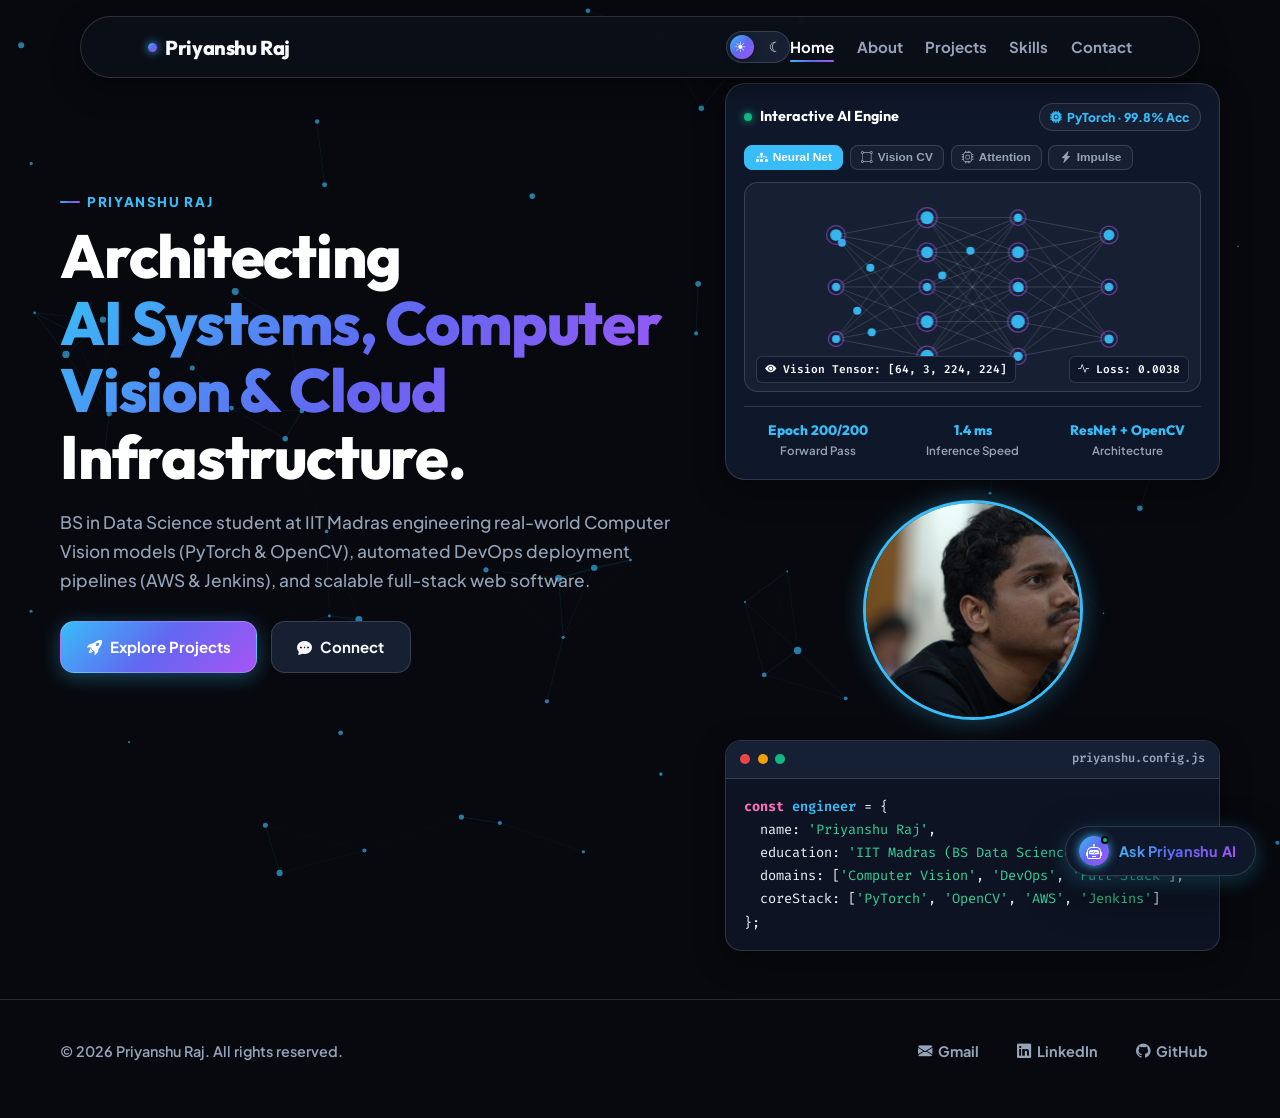
==== index.html @ b74e22eb "style: fix black space rendering artifacts, unify card heights and grid alignment across all pages" ====
<!DOCTYPE html>
<html lang="en" data-theme="dark">
  <head>
    <meta charset="UTF-8" />
    <meta name="viewport" content="width=device-width, initial-scale=1.0" />
    <title>Priyanshu Raj | Software Engineer & AI Builder</title>
    <link rel="preconnect" href="https://fonts.googleapis.com" />
    <link rel="preconnect" href="https://fonts.gstatic.com" crossorigin />
    <link
      href="https://fonts.googleapis.com/css2?family=Fira+Code:wght@400;500;600&family=Outfit:wght@400;500;600;700;800&family=Plus+Jakarta+Sans:wght@400;500;600;700;800&display=swap"
      rel="stylesheet"
    />
    <link
      rel="stylesheet"
      href="https://cdn.jsdelivr.net/npm/bootstrap-icons@1.11.3/font/bootstrap-icons.min.css"
    />
    <link rel="stylesheet" href="styles.css?v=20" />
  </head>
  <body>
    <canvas id="ambient-canvas"></canvas>

    <header class="site-header">
      <nav class="container nav">
        <a class="brand" href="index.html"><span class="brand-dot"></span> Priyanshu Raj</a>
        <div class="nav-actions">
          <button class="theme-toggle" aria-label="Toggle color mode" aria-pressed="true">
            <span class="toggle-track">
              <span class="toggle-icon toggle-sun" aria-hidden="true">☀</span>
              <span class="toggle-icon toggle-moon" aria-hidden="true">☾</span>
              <span class="toggle-knob" aria-hidden="true"></span>
            </span>
          </button>
          <button class="menu-toggle" aria-label="Toggle menu">☰</button>
        </div>
        <ul class="nav-links">
          <li><a href="index.html" class="active">Home</a></li>
          <li><a href="about.html">About</a></li>
          <li><a href="projects.html">Projects</a></li>
          <li><a href="skills.html">Skills</a></li>
          <li><a href="contact.html">Contact</a></li>
        </ul>
      </nav>
    </header>

    <main id="main-content">
      <section class="hero container">
        <div>
          <p class="eyebrow">Priyanshu Raj</p>
          <h1>Architecting <span class="gradient-text">AI Systems, Computer Vision &amp; Cloud</span> Infrastructure.</h1>
          <p class="hero-text">
            BS in Data Science student at IIT Madras engineering real-world Computer Vision models (PyTorch &amp; OpenCV), automated DevOps deployment pipelines (AWS &amp; Jenkins), and scalable full-stack web software.
          </p>
          <div class="hero-actions">
            <a class="btn btn-primary" href="projects.html"><i class="bi bi-rocket-takeoff-fill" aria-hidden="true"></i> Explore Projects</a>
            <a class="btn btn-secondary" href="contact.html"><i class="bi bi-chat-dots-fill" aria-hidden="true"></i> Connect</a>
          </div>

          <div class="status-row reveal">
            <span class="status-pill">🟢 Open to Software Engineering Roles</span>
            <span class="status-pill">⚡ Computer Vision · DevOps · Data Science</span>
          </div>

          <!-- Animated Stats Bar -->
          <div class="stats-bar reveal" aria-label="Statistics">
            <div class="stat-item">
              <div class="stat-number">8+</div>
              <div class="stat-label">GitHub Repos</div>
            </div>
            <div class="stat-item">
              <div class="stat-number">10+</div>
              <div class="stat-label">Core Technologies</div>
            </div>
            <div class="stat-item">
              <div class="stat-number">'27</div>
              <div class="stat-label">IIT Madras Grad</div>
            </div>
          </div>
        </div>

        <div class="hero-visual">
          <!-- Interactive Machine Learning Neural Network Visualizer Card -->
          <div class="ml-graphics-card">
            <div class="ml-header">
              <div class="ml-status">
                <span class="ml-live-dot"></span>
                <span class="ml-title">Interactive AI Engine</span>
              </div>
              <span class="ml-chip"><i class="bi bi-cpu-fill" aria-hidden="true"></i> PyTorch · 99.8% Acc</span>
            </div>

            <!-- Interactive Mode Switcher Toolbar -->
            <div class="ml-controls" aria-label="Interactive Graphic Modes">
              <button class="ml-mode-btn active" data-mode="neural"><i class="bi bi-diagram-3-fill"></i> Neural Net</button>
              <button class="ml-mode-btn" data-mode="vision"><i class="bi bi-bounding-box-circles"></i> Vision CV</button>
              <button class="ml-mode-btn" data-mode="attention"><i class="bi bi-cpu"></i> Attention</button>
              <button class="ml-mode-btn impulse-btn" id="ml-pulse-btn"><i class="bi bi-lightning-charge-fill"></i> Impulse</button>
            </div>

            <div class="ml-canvas-wrap">
              <canvas id="ml-canvas"></canvas>
              <div class="ml-scanline"></div>

              <!-- Computer Vision Reticle & Tensor HUD -->
              <div class="ml-hud-overlay">
                <div class="ml-hud-badge" id="ml-tensor-badge"><i class="bi bi-eye-fill" aria-hidden="true"></i> Vision Tensor: [64, 3, 224, 224]</div>
                <div class="ml-hud-badge loss-badge" id="ml-loss-badge"><i class="bi bi-activity" aria-hidden="true"></i> Loss: 0.0038</div>
              </div>
            </div>

            <div class="ml-footer-stats">
              <div class="ml-stat">
                <span class="ml-stat-val" id="ml-stat-epoch">Epoch 200/200</span>
                <span class="ml-stat-lbl">Forward Pass</span>
              </div>
              <div class="ml-stat">
                <span class="ml-stat-val" id="ml-stat-speed">1.4 ms</span>
                <span class="ml-stat-lbl">Inference Speed</span>
              </div>
              <div class="ml-stat">
                <span class="ml-stat-val" id="ml-stat-arch">ResNet + OpenCV</span>
                <span class="ml-stat-lbl">Architecture</span>
              </div>
            </div>
          </div>

          <div class="portrait-wrap">
            <img
              class="portrait"
              src="assets/portrait.jpg"
              alt="Portrait of Priyanshu Raj"
            />
          </div>

          <!-- IDE Code Playground -->
          <div class="code-playground">
            <div class="code-header">
              <span class="code-dot dot-red"></span>
              <span class="code-dot dot-yellow"></span>
              <span class="code-dot dot-green"></span>
              <span class="code-title">priyanshu.config.js</span>
            </div>
            <div class="code-body">
              <span class="syntax-keyword">const</span> <span class="syntax-var">engineer</span> = {<br />
              &nbsp;&nbsp;name: <span class="syntax-string">'Priyanshu Raj'</span>,<br />
              &nbsp;&nbsp;education: <span class="syntax-string">'IIT Madras (BS Data Science)'</span>,<br />
              &nbsp;&nbsp;domains: [<span class="syntax-string">'Computer Vision'</span>, <span class="syntax-string">'DevOps'</span>, <span class="syntax-string">'Full-Stack'</span>],<br />
              &nbsp;&nbsp;coreStack: [<span class="syntax-string">'PyTorch'</span>, <span class="syntax-string">'OpenCV'</span>, <span class="syntax-string">'AWS'</span>, <span class="syntax-string">'Jenkins'</span>]<br />
              };
            </div>
          </div>
        </div>
      </section>
    </main>

    <footer class="site-footer">
      <div class="container footer-content">
        <p>© <span id="year"></span> Priyanshu Raj. All rights reserved.</p>
        <div class="footer-contact-links" aria-label="Footer contact links">
          <a href="mailto:priyanshuanubis33@gmail.com" aria-label="Gmail Priyanshu Raj">
            <i class="bi bi-envelope-fill" aria-hidden="true"></i>
            <span>Gmail</span>
          </a>
          <a
            href="https://linkedin.com/in/priyanshu-raj-05633831b"
            target="_blank"
            rel="noopener noreferrer"
            aria-label="Priyanshu Raj LinkedIn profile"
          >
            <i class="bi bi-linkedin" aria-hidden="true"></i>
            <span>LinkedIn</span>
          </a>
          <a
            href="https://github.com/priyanshuanubis"
            target="_blank"
            rel="noopener noreferrer"
            aria-label="Priyanshu Raj GitHub profile"
          >
            <i class="bi bi-github" aria-hidden="true"></i>
            <span>GitHub</span>
          </a>
        </div>
      </div>
    </footer>

    <script src="script.js?v=20"></script>
    <script src="chatbot.js?v=20"></script>
  </body>
</html>
---- styles.css ----
@import url('https://fonts.googleapis.com/css2?family=Fira+Code:wght@400;500;600&family=Outfit:wght@400;500;600;700;800&family=Plus+Jakarta+Sans:wght@400;500;600;700;800&display=swap');

:root {
  /* High-Contrast Obsidian Dark Theme (Default) */
  --bg: #07090e;
  --bg-secondary: #0f172a;
  --surface: #0f172a;
  --surface-glass: rgba(15, 23, 42, 0.92);
  --surface-hover: #1e293b;
  --surface-soft: #162032;
  --text-heading: #ffffff;
  --text: #f8fafc;
  --muted: #94a3b8;
  --primary: #38bdf8;
  --primary-glow: rgba(56, 189, 248, 0.35);
  --secondary: #818cf8;
  --accent-gradient: linear-gradient(135deg, #38bdf8 0%, #6366f1 50%, #a855f7 100%);
  --accent-glow: radial-gradient(circle, rgba(56, 189, 248, 0.2) 0%, transparent 70%);
  --border: rgba(255, 255, 255, 0.14);
  --border-hover: #38bdf8;
  --header-bg: rgba(11, 15, 25, 0.94);
  --shadow: 0 16px 40px rgba(0, 0, 0, 0.5);
  --glass-shadow: 0 10px 30px rgba(0, 0, 0, 0.4);
  --card-radius: 20px;
  --tag-bg: #1e293b;
  --tag-text: #f8fafc;
  --tag-border: #334155;
  --flagship-bg: linear-gradient(135deg, #0f172a 0%, #1e293b 100%);
  --code-bg: #0d1322;
  --code-header-bg: #162035;
  --code-text: #f1f5f9;
  --code-title: #94a3b8;
}

[data-theme="light"] {
  /* High-Contrast Crisp Vibrant Light Theme */
  --bg: #f4f6fc;
  --bg-secondary: #e2e8f0;
  --surface: #ffffff;
  --surface-glass: rgba(255, 255, 255, 0.94);
  --surface-hover: #ffffff;
  --surface-soft: #f1f5f9;
  --text-heading: #0f172a;
  --text: #1e293b;
  --muted: #475569;
  --primary: #0284c7;
  --primary-glow: rgba(2, 132, 199, 0.22);
  --secondary: #4f46e5;
  --accent-gradient: linear-gradient(135deg, #0284c7 0%, #4f46e5 50%, #7e22ce 100%);
  --accent-glow: radial-gradient(circle, rgba(2, 132, 199, 0.18) 0%, transparent 70%);
  --border: rgba(15, 23, 42, 0.12);
  --border-hover: #0284c7;
  --header-bg: rgba(255, 255, 255, 0.94);
  --shadow: 0 16px 40px rgba(15, 23, 42, 0.1);
  --glass-shadow: 0 10px 30px rgba(31, 38, 135, 0.06);
  --tag-bg: #f1f5f9;
  --tag-text: #0f172a;
  --tag-border: #cbd5e1;
  --flagship-bg: linear-gradient(135deg, #ffffff 0%, #f1f5f9 100%);
  --code-bg: #1e293b;
  --code-header-bg: #0f172a;
  --code-text: #f8fafc;
  --code-title: #cbd5e1;
}

* {
  box-sizing: border-box;
}

html {
  scroll-behavior: smooth;
}

body {
  margin: 0;
  padding: 0;
  font-family: "Plus Jakarta Sans", system-ui, -apple-system, sans-serif;
  background-color: var(--bg);
  color: var(--text);
  line-height: 1.65;
  transition: background 0.3s ease, color 0.3s ease;
  min-height: 100vh;
  position: relative;
  overflow-x: hidden;
}

/* Ambient Canvas Background */
#ambient-canvas {
  position: fixed;
  inset: 0;
  width: 100vw;
  height: 100vh;
  pointer-events: none;
  z-index: 0;
  opacity: 0.85;
}

/* Global Media Constraints */
img, svg, canvas, video {
  max-width: 100%;
  height: auto;
  display: block;
}

/* Gradient Text Utility */
.gradient-text {
  background: var(--accent-gradient);
  -webkit-background-clip: text;
  -webkit-text-fill-color: transparent;
  display: inline-block;
}

/* Progress Bar */
.progress-bar {
  position: fixed;
  top: 0;
  left: 0;
  width: 0;
  height: 3px;
  background: var(--accent-gradient);
  z-index: 100;
  box-shadow: 0 0 12px var(--primary);
}

.container {
  width: min(1160px, 92%);
  margin: 0 auto;
  position: relative;
  z-index: 1;
}

/* Header Dock Navigation */
.site-header {
  position: fixed;
  top: 1rem;
  left: 50%;
  transform: translateX(-50%);
  width: min(1120px, 94%);
  z-index: 500;
  backdrop-filter: blur(20px);
  -webkit-backdrop-filter: blur(20px);
  background: var(--header-bg);
  border: 1px solid var(--border);
  border-radius: 999px;
  box-shadow: var(--glass-shadow);
  transition: all 0.3s ease;
}

.nav {
  display: flex;
  align-items: center;
  justify-content: space-between;
  min-height: 60px;
  padding: 0 1.4rem;
}

.brand {
  color: var(--text);
  text-decoration: none;
  font-family: "Outfit", sans-serif;
  font-weight: 800;
  font-size: 1.25rem;
  letter-spacing: -0.02em;
  display: flex;
  align-items: center;
  gap: 0.5rem;
}

.brand-dot {
  width: 9px;
  height: 9px;
  border-radius: 50%;
  background: var(--accent-gradient);
  display: inline-block;
  box-shadow: 0 0 10px var(--primary);
}

.nav-actions {
  display: flex;
  align-items: center;
  gap: 0.75rem;
  margin-left: auto;
}

.theme-toggle {
  border: 0;
  background: transparent;
  padding: 0;
  cursor: pointer;
}

.toggle-track {
  position: relative;
  display: inline-flex;
  align-items: center;
  justify-content: space-between;
  width: 64px;
  height: 32px;
  border-radius: 999px;
  padding: 0 7px;
  border: 1px solid var(--border);
  background: var(--surface-soft);
  transition: all 0.3s ease;
}

.toggle-icon {
  font-size: 0.88rem;
  line-height: 1;
  color: var(--text);
  z-index: 1;
}

.toggle-knob {
  position: absolute;
  left: 3px;
  top: 3px;
  width: 24px;
  height: 24px;
  border-radius: 50%;
  background: var(--accent-gradient);
  box-shadow: 0 2px 8px rgba(0, 0, 0, 0.3);
  transition: transform 0.3s cubic-bezier(0.34, 1.56, 0.64, 1);
}

[data-theme="light"] .toggle-knob {
  transform: translateX(32px);
}

.nav-links {
  display: flex;
  gap: 1.4rem;
  list-style: none;
  padding: 0;
  margin: 0;
}

.nav-links a {
  color: var(--muted);
  text-decoration: none;
  font-weight: 700;
  font-size: 0.94rem;
  transition: color 0.2s ease;
  position: relative;
  padding: 0.25rem 0;
}

.nav-links a:hover,
.nav-links a.active {
  color: var(--text);
}

.nav-links a.active::after {
  content: "";
  position: absolute;
  bottom: -2px;
  left: 0;
  width: 100%;
  height: 2px;
  background: var(--accent-gradient);
  border-radius: 2px;
}

.menu-toggle {
  display: none;
  border: 1px solid var(--border);
  background: var(--surface-soft);
  color: var(--text);
  border-radius: 10px;
  font-size: 1.1rem;
  height: 36px;
  width: 36px;
  cursor: pointer;
}

/* Page Section Layout & Uniform Vertical Spacing */
.section,
.hero {
  padding: 5.2rem 0 3rem;
}

.eyebrow {
  color: var(--primary);
  text-transform: uppercase;
  letter-spacing: 0.12em;
  font-size: 0.84rem;
  font-weight: 800;
  margin-bottom: 0.65rem;
  display: flex;
  align-items: center;
  gap: 0.45rem;
}

.eyebrow::before {
  content: "";
  width: 20px;
  height: 2px;
  background: var(--accent-gradient);
  display: inline-block;
  border-radius: 2px;
}

h1, h2, h3, h4 {
  font-family: "Outfit", sans-serif;
  letter-spacing: -0.02em;
  color: var(--text-heading);
}

h1 {
  font-size: clamp(2.2rem, 4.8vw, 3.8rem);
  line-height: 1.1;
  margin: 0.2rem 0 1rem;
  font-weight: 800;
}

h2 {
  font-size: 1.55rem;
  margin: 0 0 0.6rem;
  font-weight: 700;
}

/* Hero Grid Layout */
.hero {
  display: grid;
  grid-template-columns: 1.12fr 0.88fr;
  gap: 2.2rem;
  align-items: center;
}

.hero-text {
  font-size: 1.08rem;
  line-height: 1.68;
  color: var(--muted);
  max-width: 65ch;
  font-weight: 500;
}

.hero-actions {
  display: flex;
  flex-wrap: wrap;
  gap: 0.85rem;
  margin-top: 1.6rem;
}

/* Buttons */
.btn {
  display: inline-flex;
  align-items: center;
  justify-content: center;
  gap: 0.5rem;
  padding: 0.8rem 1.6rem;
  border-radius: 14px;
  text-decoration: none;
  font-weight: 700;
  font-size: 0.94rem;
  transition: all 0.25s ease;
  cursor: pointer;
}

.btn-primary {
  background: var(--accent-gradient);
  color: #ffffff;
  box-shadow: 0 4px 20px var(--primary-glow);
  border: 1px solid rgba(255, 255, 255, 0.2);
}

.btn-primary:hover {
  transform: translateY(-2px);
  box-shadow: 0 8px 28px var(--primary-glow);
  color: #ffffff;
}

.btn-secondary {
  border: 1px solid var(--border);
  color: var(--text);
  background: var(--surface-soft);
}

.btn-secondary:hover {
  border-color: var(--border-hover);
  transform: translateY(-2px);
}

.hero-visual {
  display: flex;
  flex-direction: column;
  gap: 1.25rem;
}

/* Interactive ML Visualizer Card */
.ml-graphics-card {
  background: var(--surface);
  border: 1px solid var(--border);
  border-radius: 20px;
  padding: 1.15rem;
  box-shadow: var(--glass-shadow);
  position: relative;
  overflow: hidden;
}

.ml-header {
  display: flex;
  align-items: center;
  justify-content: space-between;
  margin-bottom: 0.85rem;
}

.ml-status {
  display: flex;
  align-items: center;
  gap: 0.45rem;
}

.ml-live-dot {
  width: 8px;
  height: 8px;
  border-radius: 50%;
  background: #10b981;
  box-shadow: 0 0 8px #10b981;
}

.ml-title {
  font-family: "Outfit", sans-serif;
  font-weight: 700;
  font-size: 0.9rem;
  color: var(--text-heading);
}

.ml-chip {
  font-size: 0.76rem;
  font-weight: 800;
  color: var(--primary);
  background: var(--surface-soft);
  border: 1px solid var(--border);
  padding: 0.2rem 0.65rem;
  border-radius: 999px;
  display: inline-flex;
  align-items: center;
  gap: 0.3rem;
}

.ml-controls {
  display: flex;
  flex-wrap: wrap;
  gap: 0.4rem;
  margin-bottom: 0.75rem;
}

.ml-mode-btn {
  background: var(--surface-soft);
  border: 1px solid var(--border);
  color: var(--muted);
  font-size: 0.74rem;
  font-weight: 700;
  padding: 0.3rem 0.65rem;
  border-radius: 8px;
  cursor: pointer;
  display: inline-flex;
  align-items: center;
  gap: 0.3rem;
  transition: all 0.2s ease;
}

.ml-mode-btn.active {
  background: var(--primary);
  color: #ffffff;
  border-color: var(--primary);
}

.ml-canvas-wrap {
  position: relative;
  width: 100%;
  height: 210px;
  background: var(--surface-soft);
  border: 1px solid var(--border);
  border-radius: 14px;
  overflow: hidden;
}

#ml-canvas {
  width: 100%;
  height: 100%;
  display: block;
}

.ml-scanline {
  position: absolute;
  top: 0;
  left: -100%;
  width: 100%;
  height: 100%;
  background: linear-gradient(90deg, transparent 0%, var(--primary-glow) 50%, transparent 100%);
  opacity: 0.4;
  animation: scan-horizontal 3.5s ease-in-out infinite;
  pointer-events: none;
}

@keyframes scan-horizontal {
  0% { transform: translateX(0); }
  100% { transform: translateX(200%); }
}

.ml-hud-overlay {
  position: absolute;
  bottom: 0.5rem;
  left: 0.65rem;
  right: 0.65rem;
  display: flex;
  justify-content: space-between;
  pointer-events: none;
}

.ml-hud-badge {
  font-family: "Fira Code", monospace;
  font-size: 0.7rem;
  font-weight: 600;
  color: var(--text);
  background: var(--surface);
  border: 1px solid var(--border);
  padding: 0.2rem 0.5rem;
  border-radius: 6px;
}

.ml-footer-stats {
  display: grid;
  grid-template-columns: repeat(3, 1fr);
  gap: 0.5rem;
  margin-top: 0.85rem;
  padding-top: 0.75rem;
  border-top: 1px solid var(--border);
  text-align: center;
}

.ml-stat-val {
  display: block;
  font-family: "Outfit", sans-serif;
  font-weight: 800;
  font-size: 0.85rem;
  color: var(--primary);
}

.ml-stat-lbl {
  display: block;
  font-size: 0.72rem;
  color: var(--muted);
  font-weight: 600;
}

/* IDE Code Playground */
.code-playground {
  background: var(--code-bg);
  border: 1px solid var(--border);
  border-radius: 16px;
  overflow: hidden;
  box-shadow: var(--glass-shadow);
  font-family: "Fira Code", monospace;
  font-size: 0.85rem;
}

.code-header {
  background: var(--code-header-bg);
  padding: 0.55rem 0.9rem;
  display: flex;
  align-items: center;
  gap: 0.45rem;
  border-bottom: 1px solid var(--border);
}

.code-dot {
  width: 10px;
  height: 10px;
  border-radius: 50%;
  display: inline-block;
}

.dot-red { background: #ef4444; }
.dot-yellow { background: #f59e0b; }
.dot-green { background: #10b981; }

.code-title {
  margin-left: auto;
  color: var(--code-title);
  font-size: 0.75rem;
  font-weight: 600;
}

.code-body {
  padding: 1rem 1.15rem;
  line-height: 1.7;
  color: var(--code-text);
}

.syntax-keyword { color: #f472b6; font-weight: 700; }
.syntax-var { color: #38bdf8; font-weight: 600; }
.syntax-string { color: #34d399; }
.syntax-comment { color: #94a3b8; font-style: italic; }

/* Status Row & Stats Grid */
.status-row {
  display: flex;
  flex-wrap: wrap;
  gap: 0.6rem;
  margin-top: 1.4rem;
}

.status-pill {
  background: var(--surface-soft);
  border: 1px solid var(--border);
  border-radius: 999px;
  padding: 0.4rem 0.9rem;
  font-size: 0.85rem;
  font-weight: 700;
  color: var(--text);
  display: inline-flex;
  align-items: center;
  gap: 0.4rem;
}

.stats-bar {
  display: grid;
  grid-template-columns: repeat(3, 1fr);
  gap: 1rem;
  margin-top: 1.8rem;
  padding: 1.2rem;
  background: var(--surface);
  border: 1px solid var(--border);
  border-radius: 18px;
  box-shadow: var(--glass-shadow);
}

.stat-item {
  text-align: center;
}

.stat-number {
  font-family: "Outfit", sans-serif;
  font-size: 1.8rem;
  font-weight: 800;
  background: var(--accent-gradient);
  -webkit-background-clip: text;
  -webkit-text-fill-color: transparent;
  line-height: 1;
}

.stat-label {
  font-size: 0.82rem;
  color: var(--muted);
  font-weight: 700;
  margin-top: 0.25rem;
}

/* ==========================================================================
   UNIFORM CARDS & GRID SYSTEM (Fixes uneven boxes across all pages)
   ========================================================================== */

.project-grid,
.skills-cards,
.cert-grid {
  display: grid;
  grid-template-columns: repeat(auto-fill, minmax(320px, 1fr));
  gap: 1.5rem;
  align-items: stretch;
}

.project-card,
.skill-card,
.about-card,
.education-card,
.contact-item,
.cert-item,
.extra-item {
  background: var(--surface);
  border: 1px solid var(--border);
  border-radius: var(--card-radius);
  padding: 1.5rem;
  box-shadow: var(--glass-shadow);
  transition: transform 0.25s ease, border-color 0.25s ease, box-shadow 0.25s ease;
  display: flex;
  flex-direction: column;
  height: 100%;
  position: relative;
  overflow: hidden;
}

.project-card:hover,
.skill-card:hover,
.about-card:hover,
.education-card:hover,
.cert-item:hover,
.extra-item:hover {
  transform: translateY(-4px);
  border-color: var(--border-hover);
  box-shadow: var(--shadow);
}

.project-card h3 {
  margin: 0 0 0.6rem;
  font-size: 1.22rem;
  color: var(--text-heading);
}

.project-card p {
  font-size: 0.94rem;
  color: var(--muted);
  margin: 0 0 1.2rem;
  line-height: 1.6;
  flex-grow: 1;
  font-weight: 500;
}

.tech-tags {
  display: flex;
  flex-wrap: wrap;
  gap: 0.45rem;
  margin-bottom: 1.2rem;
}

.tag-pill {
  font-size: 0.8rem;
  font-weight: 700;
  padding: 0.22rem 0.7rem;
  border-radius: 999px;
  background: var(--tag-bg);
  color: var(--tag-text);
  border: 1px solid var(--tag-border);
}

.project-link {
  display: inline-flex;
  align-items: center;
  gap: 0.4rem;
  margin-top: auto;
  color: var(--primary);
  text-decoration: none;
  font-weight: 800;
  font-size: 0.92rem;
  transition: gap 0.2s ease, color 0.2s ease;
}

.project-link:hover {
  gap: 0.65rem;
  color: var(--secondary);
}

/* Skills Cards & Badges */
.skills-cards .skill-card h2 {
  font-size: 1.18rem;
  margin-bottom: 0.85rem;
  color: var(--text-heading);
  display: flex;
  align-items: center;
  gap: 0.55rem;
}

.skills-cards .skill-card h2 i {
  color: var(--primary);
}

.skill-list-tags {
  display: flex;
  flex-wrap: wrap;
  gap: 0.5rem;
  margin-top: 0.4rem;
}

.skill-tag {
  font-size: 0.84rem;
  font-weight: 700;
  padding: 0.38rem 0.8rem;
  border-radius: 10px;
  background: var(--tag-bg);
  border: 1px solid var(--tag-border);
  color: var(--tag-text);
}

/* About Page Specific Layout */
.about-layout {
  display: flex;
  flex-direction: column;
  gap: 2rem;
}

@media (min-width: 860px) {
  .about-layout {
    display: grid;
    grid-template-columns: 240px 1fr;
    align-items: start;
    gap: 2.2rem;
  }
}

.about-columns {
  display: flex;
  flex-direction: column;
  gap: 1.6rem;
}

.portrait-wrap {
  width: 220px;
  height: 220px;
  border-radius: 50%;
  overflow: hidden;
  border: 3px solid var(--primary);
  box-shadow: 0 0 25px var(--primary-glow);
  margin: 0 auto;
  flex-shrink: 0;
  position: relative;
  background: var(--surface-soft);
}

.portrait {
  width: 100%;
  height: 100%;
  object-fit: cover;
  display: block;
}

.personal-badges-row {
  display: flex;
  flex-wrap: wrap;
  gap: 0.5rem;
  margin: 1.1rem 0 1.3rem;
}

.badge-pill {
  background: var(--surface-soft);
  border: 1px solid var(--border);
  color: var(--text);
  font-size: 0.82rem;
  font-weight: 700;
  padding: 0.35rem 0.8rem;
  border-radius: 999px;
  display: inline-flex;
  align-items: center;
  gap: 0.38rem;
}

.badge-pill i {
  color: var(--primary);
}

/* Certifications & Extracurricular Cards */
.cert-card,
.extracurricular-card {
  background: var(--surface);
  border: 1px solid var(--border);
  border-radius: var(--card-radius);
  padding: 1.5rem;
  box-shadow: var(--glass-shadow);
}

.cert-card h2,
.extracurricular-card h2 {
  font-size: 1.3rem;
  margin-bottom: 1.1rem;
  color: var(--text-heading);
  display: flex;
  align-items: center;
  gap: 0.55rem;
}

.cert-card h2 i,
.extracurricular-card h2 i {
  color: var(--primary);
}

.cert-issuer {
  font-size: 0.76rem;
  font-weight: 800;
  color: var(--primary);
  text-transform: uppercase;
  letter-spacing: 0.05em;
}

.cert-title {
  font-size: 1rem;
  font-weight: 700;
  color: var(--text-heading);
  margin: 0.2rem 0;
}

.cert-desc {
  font-size: 0.88rem;
  color: var(--muted);
  margin: 0;
  line-height: 1.5;
}

.extracurricular-list {
  display: grid;
  gap: 1rem;
}

.extra-item {
  display: flex;
  gap: 0.85rem;
  align-items: flex-start;
  background: var(--surface-soft);
  padding: 1rem;
}

.extra-icon {
  width: 36px;
  height: 36px;
  border-radius: 10px;
  background: var(--accent-gradient);
  color: #ffffff;
  display: flex;
  align-items: center;
  justify-content: center;
  font-size: 1.05rem;
  flex-shrink: 0;
}

.extra-info h3 {
  margin: 0 0 0.25rem;
  font-size: 1.02rem;
  color: var(--text-heading);
}

.extra-info p {
  margin: 0;
  font-size: 0.88rem;
  color: var(--muted);
  line-height: 1.5;
}

/* Timeline Roadmap */
.timeline {
  position: relative;
  margin-top: 1.6rem;
  padding-left: 1.6rem;
  border-left: 2px dashed var(--border-hover);
}

.timeline-item {
  position: relative;
  margin-bottom: 1.6rem;
}

.timeline-dot {
  position: absolute;
  left: -2.15rem;
  top: 0.2rem;
  width: 14px;
  height: 14px;
  border-radius: 50%;
  background: var(--accent-gradient);
  border: 2px solid var(--bg);
  box-shadow: 0 0 8px var(--primary);
}

.timeline-item h3 {
  margin: 0 0 0.15rem;
  font-size: 1.1rem;
  color: var(--text-heading);
}

.timeline-item span {
  font-size: 0.84rem;
  color: var(--primary);
  font-weight: 800;
}

.timeline-item p {
  margin: 0.35rem 0 0;
  font-size: 0.92rem;
  color: var(--muted);
}

/* Projects Page Search & Filter Dock */
.flagship-banner {
  background: var(--flagship-bg);
  border: 1.5px solid var(--primary);
  border-radius: 22px;
  padding: 2rem;
  margin-bottom: 2.2rem;
  box-shadow: 0 14px 36px var(--primary-glow);
  position: relative;
  overflow: hidden;
}

.flagship-badge {
  display: inline-flex;
  align-items: center;
  gap: 0.35rem;
  background: var(--accent-gradient);
  color: #ffffff;
  font-size: 0.76rem;
  font-weight: 800;
  padding: 0.28rem 0.8rem;
  border-radius: 999px;
  text-transform: uppercase;
  letter-spacing: 0.06em;
  margin-bottom: 0.85rem;
}

.flagship-banner h2 {
  font-size: 1.7rem;
  margin-bottom: 0.5rem;
  color: var(--text-heading);
}

.flagship-banner p {
  color: var(--muted);
  font-size: 1rem;
  max-width: 75ch;
  margin-bottom: 1.25rem;
  font-weight: 500;
}

.project-toolbar {
  display: flex;
  flex-direction: column;
  gap: 1.1rem;
  margin-bottom: 2rem;
}

.search-flex {
  display: flex;
  align-items: center;
  justify-content: space-between;
  gap: 1rem;
  flex-wrap: wrap;
}

.search-wrap {
  position: relative;
  flex: 1;
  min-width: 270px;
}

.search-wrap i {
  position: absolute;
  left: 1rem;
  top: 50%;
  transform: translateY(-50%);
  color: var(--primary);
  font-size: 1.05rem;
  pointer-events: none;
}

.search-input {
  width: 100%;
  padding: 0.8rem 1rem 0.8rem 2.6rem;
  border-radius: 12px;
  border: 1px solid var(--border);
  background: var(--surface);
  color: var(--text);
  font-size: 0.95rem;
  font-family: inherit;
  font-weight: 600;
  outline: none;
  transition: border-color 0.25s ease;
}

.search-input:focus {
  border-color: var(--primary);
}

.count-badge {
  font-size: 0.85rem;
  font-weight: 800;
  color: var(--primary);
  background: var(--surface-soft);
  border: 1px solid var(--border);
  padding: 0.4rem 0.9rem;
  border-radius: 999px;
}

.project-filters {
  display: flex;
  flex-wrap: wrap;
  gap: 0.55rem;
}

.filter-btn {
  padding: 0.55rem 1.2rem;
  border-radius: 999px;
  border: 1px solid var(--border);
  background: var(--surface-soft);
  color: var(--text);
  font-weight: 700;
  font-size: 0.88rem;
  cursor: pointer;
  transition: all 0.25s ease;
}

.filter-btn:hover,
.filter-btn.active {
  background: var(--accent-gradient);
  color: #ffffff;
  border-color: transparent;
}

/* Contact List Layout */
.contact-list {
  margin-top: 1.6rem;
  display: grid;
  gap: 1rem;
  max-width: 800px;
}

.contact-item {
  display: grid;
  grid-template-columns: 36px 130px 1fr auto;
  align-items: center;
  gap: 1rem;
  padding: 1.2rem 1.5rem;
}

.contact-item i {
  font-size: 1.3rem;
  color: var(--primary);
}

.contact-label {
  color: var(--text);
  font-weight: 800;
}

.contact-action {
  color: var(--muted);
  font-size: 0.95rem;
  font-weight: 600;
  text-decoration: none;
}

.contact-action:hover {
  color: var(--primary);
}

.copy-btn {
  margin-left: auto;
  border: 1px solid var(--border);
  background: var(--surface-soft);
  color: var(--primary);
  border-radius: 8px;
  padding: 0.35rem 0.8rem;
  font-weight: 800;
  font-size: 0.82rem;
  cursor: pointer;
  transition: all 0.2s ease;
}

.copy-btn:hover {
  background: var(--primary);
  color: #ffffff;
  border-color: var(--primary);
}

/* Toast Notification */
.toast {
  position: fixed;
  left: 50%;
  bottom: 1.5rem;
  transform: translateX(-50%) translateY(20px);
  background: var(--surface);
  color: var(--text);
  border: 1px solid var(--border);
  border-radius: 12px;
  padding: 0.65rem 1.2rem;
  box-shadow: var(--shadow);
  opacity: 0;
  pointer-events: none;
  transition: all 0.25s ease;
  z-index: 600;
  font-weight: 700;
  font-size: 0.9rem;
}

.toast.show {
  opacity: 1;
  transform: translateX(-50%) translateY(0);
}

/* Back to Top Floating Button */
.back-to-top {
  position: fixed;
  right: 1.5rem;
  bottom: 1.5rem;
  height: 46px;
  width: 46px;
  border-radius: 50%;
  border: 1px solid var(--border);
  background: var(--surface);
  color: var(--text);
  font-size: 1.15rem;
  cursor: pointer;
  box-shadow: var(--shadow);
  opacity: 0;
  transform: translateY(12px);
  transition: all 0.25s ease;
  z-index: 500;
  display: flex;
  align-items: center;
  justify-content: center;
}

.back-to-top.show {
  opacity: 1;
  transform: translateY(0);
}

.back-to-top:hover {
  background: var(--primary);
  color: #ffffff;
  border-color: var(--primary);
}

/* Reveal-on-scroll */
.reveal {
  opacity: 0;
  transform: translateY(20px);
  transition: opacity 0.45s cubic-bezier(0.4, 0, 0.2, 1), transform 0.45s cubic-bezier(0.4, 0, 0.2, 1);
}

.reveal.in {
  opacity: 1;
  transform: translateY(0);
}

/* Site Footer */
.site-footer {
  border-top: 1px solid var(--border);
  padding: 1.6rem 0 2.5rem;
  color: var(--muted);
  font-size: 0.9rem;
  font-weight: 600;
  position: relative;
  z-index: 1;
}

.footer-content {
  display: flex;
  align-items: center;
  justify-content: space-between;
  gap: 1rem;
  flex-wrap: wrap;
}

.footer-contact-links {
  display: flex;
  align-items: center;
  gap: 0.85rem;
  flex-wrap: wrap;
}

.footer-contact-links a {
  color: var(--muted);
  text-decoration: none;
  font-weight: 700;
  display: inline-flex;
  align-items: center;
  gap: 0.4rem;
  padding: 0.3rem 0.75rem;
  border-radius: 999px;
  transition: all 0.25s ease;
}

.footer-contact-links a:hover {
  color: var(--primary);
  background: var(--surface-soft);
}

/* ==========================================================================
   ENTERPRISE AI CHATBOT DROPDOWN POPUP WIDGET STYLES
   ========================================================================== */

/* Floating Launcher FAB Button */
#chatbot-fab,
.chatbot-fab {
  position: fixed !important;
  right: 1.5rem !important;
  bottom: 1.5rem !important;
  height: 50px !important;
  padding: 0 1.15rem 0 0.85rem !important;
  border-radius: 999px !important;
  border: 1.5px solid var(--border) !important;
  background: var(--surface) !important;
  color: var(--text) !important;
  font-family: inherit !important;
  font-weight: 700 !important;
  font-size: 0.9rem !important;
  cursor: pointer !important;
  box-shadow: var(--shadow), 0 6px 20px var(--primary-glow) !important;
  z-index: 999999 !important;
  display: flex !important;
  align-items: center !important;
  gap: 0.6rem !important;
  transition: all 0.25s cubic-bezier(0.4, 0, 0.2, 1) !important;
}

#chatbot-fab:hover,
.chatbot-fab:hover {
  transform: translateY(-3px) scale(1.03) !important;
  border-color: var(--primary) !important;
  box-shadow: 0 10px 28px var(--primary-glow) !important;
}

.chatbot-fab-icon {
  width: 30px;
  height: 30px;
  border-radius: 50%;
  background: var(--accent-gradient);
  display: flex;
  align-items: center;
  justify-content: center;
  color: #ffffff;
  font-size: 1rem;
  position: relative;
  box-shadow: 0 0 10px var(--primary);
}

.chatbot-status-dot {
  position: absolute;
  top: 0;
  right: 0;
  width: 8px;
  height: 8px;
  border-radius: 50%;
  background: #10b981;
  border: 2px solid var(--bg);
}

.chatbot-fab-text {
  background: var(--accent-gradient);
  -webkit-background-clip: text;
  -webkit-text-fill-color: transparent;
  letter-spacing: 0.02em;
}

/* Chatbot Popup Dropdown Drawer Container */
#chatbot-window,
.chatbot-window {
  position: fixed !important;
  right: 1.5rem !important;
  bottom: 5rem !important;
  width: 380px !important;
  max-width: calc(100vw - 2.5rem) !important;
  height: 540px !important;
  max-height: calc(100vh - 6.5rem) !important;
  background: var(--surface) !important;
  border: 1.5px solid var(--border-hover) !important;
  border-radius: 22px !important;
  box-shadow: 0 20px 50px rgba(0, 0, 0, 0.7), 0 0 30px var(--primary-glow) !important;
  z-index: 1000000 !important;
  display: flex !important;
  flex-direction: column !important;
  overflow: hidden !important;
  opacity: 0 !important;
  pointer-events: none !important;
  transform: translateY(20px) scale(0.95) !important;
  transition: opacity 0.25s cubic-bezier(0.4, 0, 0.2, 1), transform 0.25s cubic-bezier(0.4, 0, 0.2, 1) !important;
}

#chatbot-window.open,
.chatbot-window.open {
  opacity: 1 !important;
  pointer-events: all !important;
  transform: translateY(0) scale(1) !important;
}

/* Window Header */
.chatbot-header {
  padding: 0.85rem 1.1rem;
  background: var(--header-bg);
  border-bottom: 1px solid var(--border);
  display: flex;
  align-items: center;
  justify-content: space-between;
}

.chatbot-brand {
  display: flex;
  align-items: center;
  gap: 0.65rem;
}

.chatbot-avatar {
  width: 34px;
  height: 34px;
  border-radius: 50%;
  background: var(--accent-gradient);
  display: flex;
  align-items: center;
  justify-content: center;
  color: #ffffff;
  font-size: 1.1rem;
  box-shadow: 0 0 10px var(--primary);
}

.chatbot-info h4 {
  margin: 0;
  font-size: 0.95rem;
  font-weight: 800;
  color: var(--text-heading);
}

.chatbot-info span {
  font-size: 0.74rem;
  color: #10b981;
  font-weight: 700;
  display: flex;
  align-items: center;
  gap: 0.3rem;
}

.chatbot-info span::before {
  content: "";
  display: inline-block;
  width: 6px;
  height: 6px;
  border-radius: 50%;
  background: #10b981;
}

.chatbot-controls {
  display: flex;
  align-items: center;
  gap: 0.3rem;
}

.chatbot-ctrl-btn {
  background: transparent;
  border: none;
  color: var(--muted);
  width: 28px;
  height: 28px;
  border-radius: 8px;
  cursor: pointer;
  display: flex;
  align-items: center;
  justify-content: center;
  font-size: 0.95rem;
  transition: all 0.2s ease;
}

.chatbot-ctrl-btn:hover {
  background: var(--surface-soft);
  color: var(--text);
}

/* Messages Area */
.chatbot-messages {
  flex: 1;
  padding: 1rem;
  overflow-y: auto;
  display: flex;
  flex-direction: column;
  gap: 0.85rem;
  scroll-behavior: smooth;
}

.chatbot-messages::-webkit-scrollbar {
  width: 4px;
}

.chatbot-messages::-webkit-scrollbar-thumb {
  background: var(--border);
  border-radius: 999px;
}

/* Chat Messages */
.chat-msg {
  display: flex;
  gap: 0.55rem;
  max-width: 90%;
}

.chat-msg.bot {
  align-self: flex-start;
}

.chat-msg.user {
  align-self: flex-end;
  flex-direction: row-reverse;
}

.msg-avatar {
  width: 26px;
  height: 26px;
  border-radius: 50%;
  background: var(--accent-gradient);
  color: #ffffff;
  display: flex;
  align-items: center;
  justify-content: center;
  font-size: 0.8rem;
  flex-shrink: 0;
  margin-top: 2px;
}

.msg-bubble {
  padding: 0.75rem 0.95rem;
  border-radius: 15px;
  font-size: 0.88rem;
  line-height: 1.55;
  word-break: break-word;
}

.chat-msg.bot .msg-bubble {
  background: var(--surface-soft);
  border: 1px solid var(--border);
  color: var(--text);
  border-top-left-radius: 4px;
}

.chat-msg.user .msg-bubble {
  background: var(--accent-gradient);
  color: #ffffff;
  border-top-right-radius: 4px;
  font-weight: 600;
}

.chat-msg.bot .msg-bubble a {
  color: var(--primary);
  text-decoration: underline;
  font-weight: 700;
}

/* Chips Bar */
.chatbot-chips {
  padding: 0.4rem 0.8rem;
  display: flex;
  gap: 0.4rem;
  overflow-x: auto;
  white-space: nowrap;
  border-top: 1px dashed var(--border);
}

.chip-btn {
  background: var(--surface-soft);
  border: 1px solid var(--border);
  border-radius: 999px;
  padding: 0.32rem 0.7rem;
  font-size: 0.76rem;
  font-weight: 700;
  color: var(--text);
  cursor: pointer;
  transition: all 0.2s ease;
  display: inline-flex;
  align-items: center;
  gap: 0.3rem;
  flex-shrink: 0;
}

.chip-btn:hover {
  background: var(--primary);
  border-color: var(--primary);
  color: #ffffff;
}

/* Input Area */
.chatbot-input-wrap {
  padding: 0.7rem 0.8rem;
  background: var(--header-bg);
  border-top: 1px solid var(--border);
  display: flex;
  align-items: center;
  gap: 0.45rem;
}

.chatbot-input {
  flex: 1;
  background: var(--surface);
  border: 1px solid var(--border);
  border-radius: 12px;
  padding: 0.6rem 0.85rem;
  color: var(--text);
  font-family: inherit;
  font-size: 0.86rem;
  outline: none;
}

.chatbot-input:focus {
  border-color: var(--primary);
}

.chatbot-send-btn {
  width: 36px;
  height: 36px;
  border-radius: 10px;
  border: none;
  background: var(--accent-gradient);
  color: #ffffff;
  font-size: 0.95rem;
  cursor: pointer;
  display: flex;
  align-items: center;
  justify-content: center;
  transition: all 0.2s ease;
}

.chatbot-send-btn:hover {
  transform: scale(1.05);
}

/* Responsive Breakpoints */
@media (max-width: 960px) {
  .hero {
    grid-template-columns: 1fr;
    gap: 2.2rem;
  }

  .site-header {
    width: 96%;
  }
}

@media (max-width: 760px) {
  .menu-toggle {
    display: inline-flex;
    align-items: center;
    justify-content: center;
  }

  .nav-links {
    position: absolute;
    top: 64px;
    left: 0;
    right: 0;
    background: var(--header-bg);
    backdrop-filter: blur(20px);
    flex-direction: column;
    padding: 1.2rem 6%;
    border-radius: 18px;
    border: 1px solid var(--border);
    display: none;
    gap: 0.9rem;
    box-shadow: var(--shadow);
  }

  .nav-links.open {
    display: flex;
  }

  .contact-item {
    grid-template-columns: 28px 1fr auto;
  }

  .stats-bar {
    grid-template-columns: 1fr;
  }

  .footer-content {
    flex-direction: column;
    align-items: flex-start;
  }
}

@media (max-width: 600px) {
  #chatbot-window,
  .chatbot-window {
    right: 0.75rem !important;
    left: 0.75rem !important;
    bottom: 4.5rem !important;
    width: auto !important;
    max-width: none !important;
    height: 72vh !important;
  }

  #chatbot-fab,
  .chatbot-fab {
    right: 0.75rem !important;
    bottom: 1rem !important;
  }
}
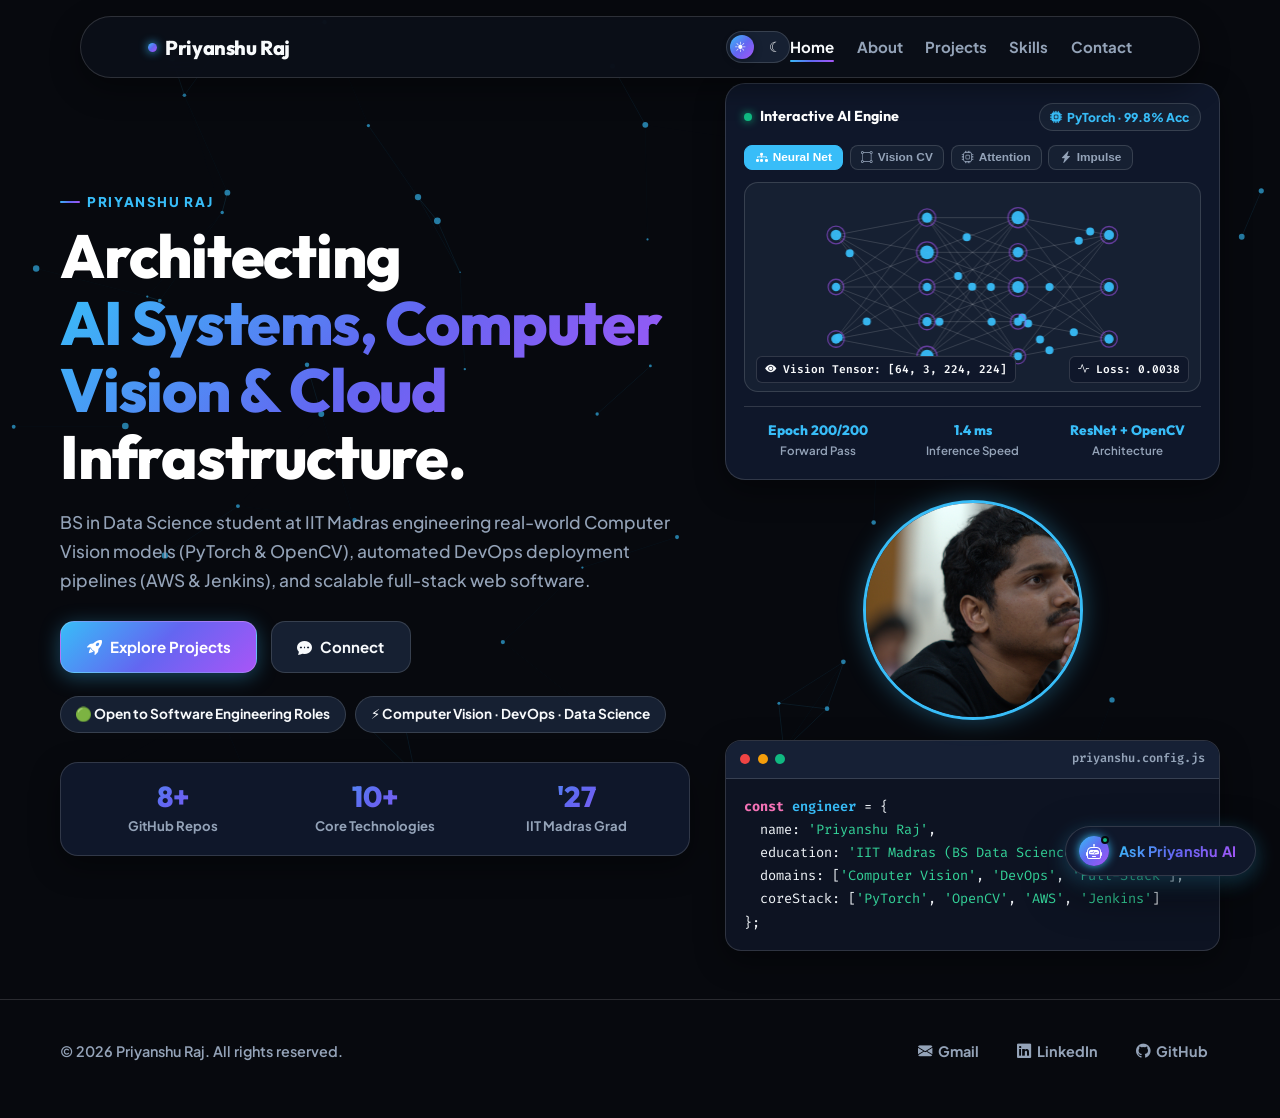
==== commit d5383358: "fix: remove scroll reveal opacity zero bug causing blank space and improve chatbot knowledge base mu" ====
--- a/index.html
+++ b/index.html
@@ -14,7 +14,7 @@
       rel="stylesheet"
       href="https://cdn.jsdelivr.net/npm/bootstrap-icons@1.11.3/font/bootstrap-icons.min.css"
     />
-    <link rel="stylesheet" href="styles.css?v=20" />
+    <link rel="stylesheet" href="styles.css?v=30" />
   </head>
   <body>
     <canvas id="ambient-canvas"></canvas>
@@ -182,7 +182,7 @@
       </div>
     </footer>
 
-    <script src="script.js?v=20"></script>
-    <script src="chatbot.js?v=20"></script>
+    <script src="script.js?v=30"></script>
+    <script src="chatbot.js?v=30"></script>
   </body>
 </html>
--- a/styles.css
+++ b/styles.css
@@ -1209,14 +1209,9 @@
 
 /* Reveal-on-scroll */
 .reveal {
-  opacity: 0;
-  transform: translateY(20px);
-  transition: opacity 0.45s cubic-bezier(0.4, 0, 0.2, 1), transform 0.45s cubic-bezier(0.4, 0, 0.2, 1);
-}
-
-.reveal.in {
   opacity: 1;
   transform: translateY(0);
+  transition: opacity 0.4s ease, transform 0.4s ease;
 }
 
 /* Site Footer */
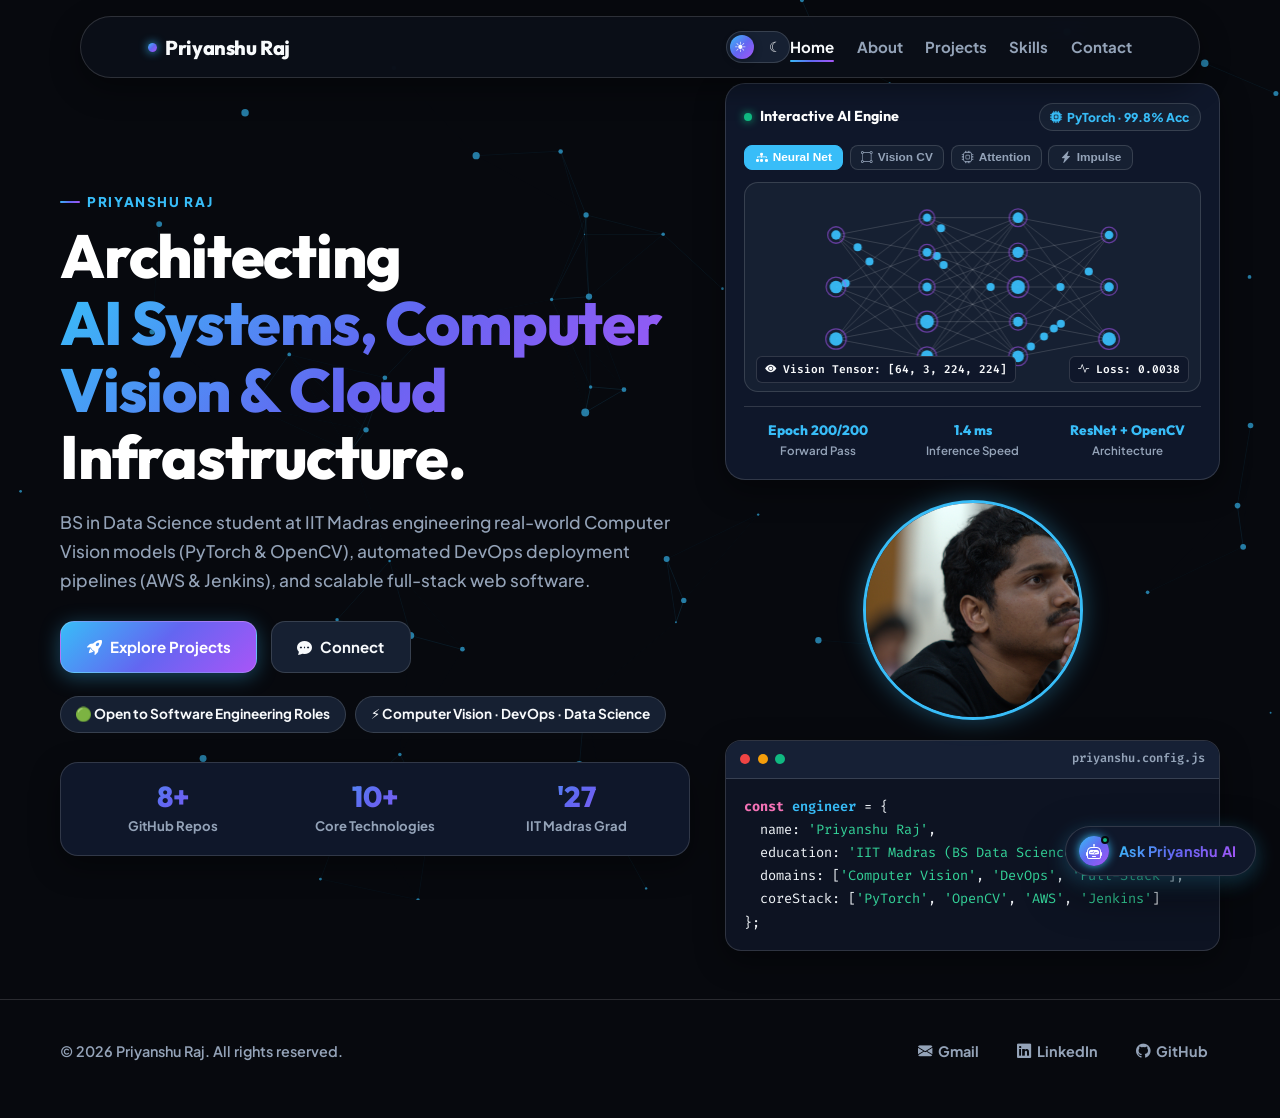
==== commit 500463de: "feat: connect chatbot directly to priyanshu_knowledge_base.txt with zero hardcoded text" ====
--- a/index.html
+++ b/index.html
@@ -14,7 +14,7 @@
       rel="stylesheet"
       href="https://cdn.jsdelivr.net/npm/bootstrap-icons@1.11.3/font/bootstrap-icons.min.css"
     />
-    <link rel="stylesheet" href="styles.css?v=30" />
+    <link rel="stylesheet" href="styles.css?v=40" />
   </head>
   <body>
     <canvas id="ambient-canvas"></canvas>
@@ -182,7 +182,7 @@
       </div>
     </footer>
 
-    <script src="script.js?v=30"></script>
-    <script src="chatbot.js?v=30"></script>
+    <script src="script.js?v=40"></script>
+    <script src="chatbot.js?v=40"></script>
   </body>
 </html>
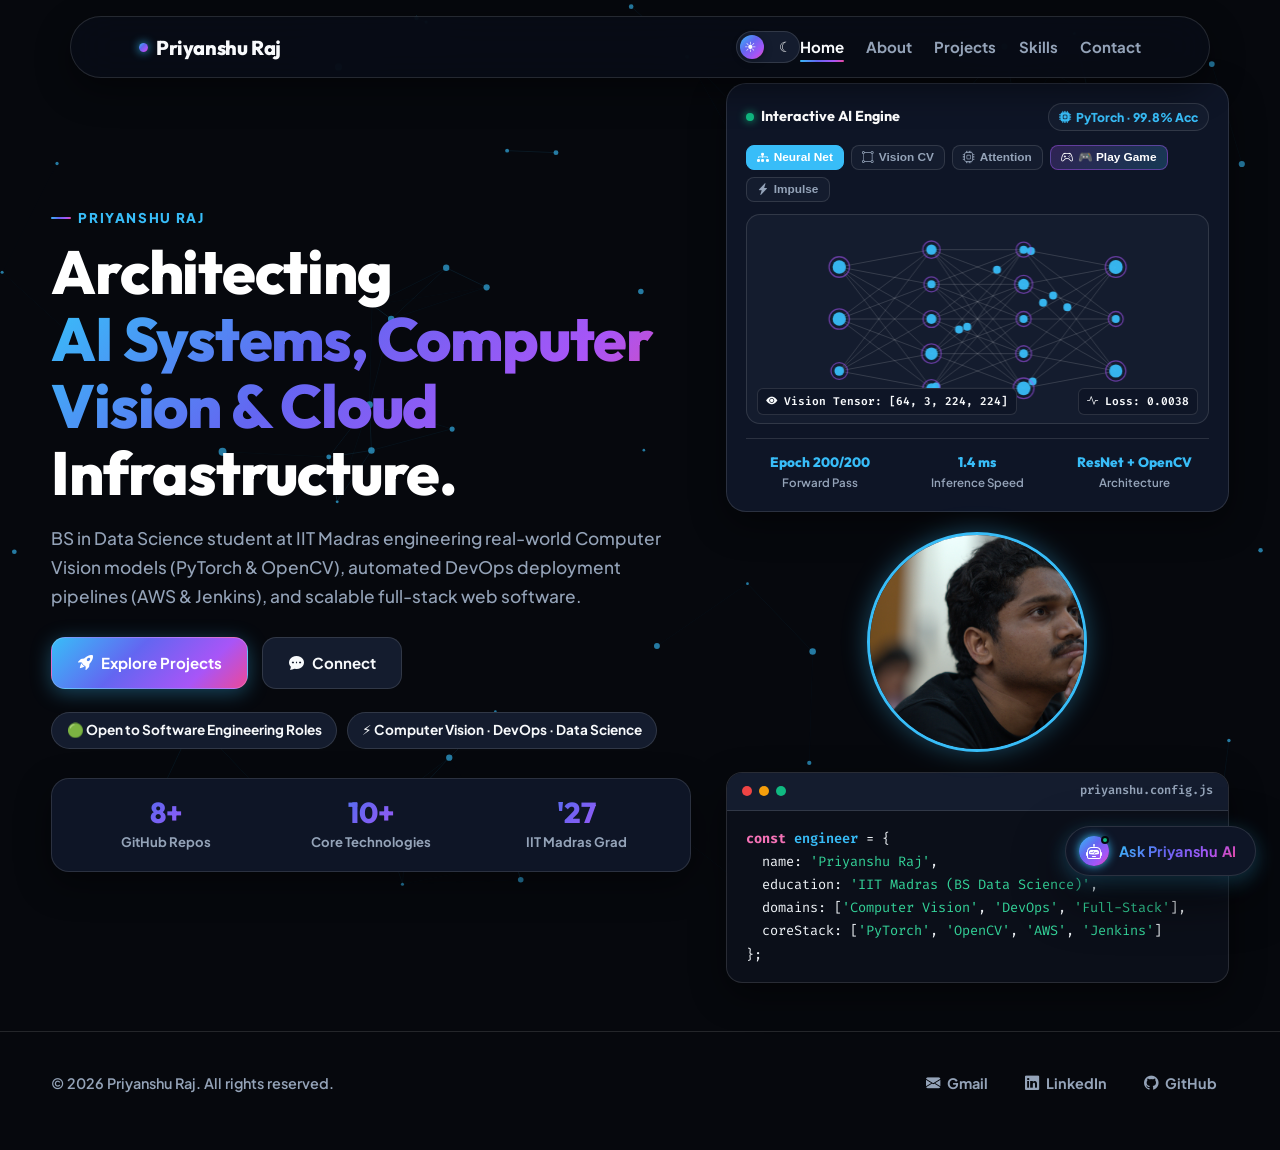
==== commit 10658ab0: "Add playable lightweight Neural Arcade mini-game and bump cache versions to v=60" ====
--- a/index.html
+++ b/index.html
@@ -14,7 +14,7 @@
       rel="stylesheet"
       href="https://cdn.jsdelivr.net/npm/bootstrap-icons@1.11.3/font/bootstrap-icons.min.css"
     />
-    <link rel="stylesheet" href="styles.css?v=40" />
+    <link rel="stylesheet" href="styles.css?v=60" />
   </head>
   <body>
     <canvas id="ambient-canvas"></canvas>
@@ -93,6 +93,7 @@
               <button class="ml-mode-btn active" data-mode="neural"><i class="bi bi-diagram-3-fill"></i> Neural Net</button>
               <button class="ml-mode-btn" data-mode="vision"><i class="bi bi-bounding-box-circles"></i> Vision CV</button>
               <button class="ml-mode-btn" data-mode="attention"><i class="bi bi-cpu"></i> Attention</button>
+              <button class="ml-mode-btn game-mode-btn" data-mode="game" id="ml-game-mode-btn"><i class="bi bi-controller"></i> 🎮 Play Game</button>
               <button class="ml-mode-btn impulse-btn" id="ml-pulse-btn"><i class="bi bi-lightning-charge-fill"></i> Impulse</button>
             </div>
 
@@ -182,7 +183,7 @@
       </div>
     </footer>
 
-    <script src="script.js?v=40"></script>
-    <script src="chatbot.js?v=40"></script>
+    <script src="script.js?v=60"></script>
+    <script src="chatbot.js?v=60"></script>
   </body>
 </html>
--- a/styles.css
+++ b/styles.css
@@ -1,40 +1,40 @@
-@import url('https://fonts.googleapis.com/css2?family=Fira+Code:wght@400;500;600&family=Outfit:wght@400;500;600;700;800&family=Plus+Jakarta+Sans:wght@400;500;600;700;800&display=swap');
+@import url('https://fonts.googleapis.com/css2?family=Fira+Code:wght@400;500;600&family=Outfit:wght@400;500;600;700;800;900&family=Plus+Jakarta+Sans:wght@400;500;600;700;800&display=swap');
 
 :root {
-  /* High-Contrast Obsidian Dark Theme (Default) */
-  --bg: #07090e;
-  --bg-secondary: #0f172a;
-  --surface: #0f172a;
-  --surface-glass: rgba(15, 23, 42, 0.92);
-  --surface-hover: #1e293b;
-  --surface-soft: #162032;
+  /* Ultra-Premium Obsidian Dark Theme (V2 Redesign) */
+  --bg: #06080d;
+  --bg-secondary: #0b0f19;
+  --surface: #0e1526;
+  --surface-glass: rgba(14, 21, 38, 0.92);
+  --surface-hover: #151e33;
+  --surface-soft: #141c2e;
   --text-heading: #ffffff;
   --text: #f8fafc;
   --muted: #94a3b8;
   --primary: #38bdf8;
   --primary-glow: rgba(56, 189, 248, 0.35);
   --secondary: #818cf8;
-  --accent-gradient: linear-gradient(135deg, #38bdf8 0%, #6366f1 50%, #a855f7 100%);
-  --accent-glow: radial-gradient(circle, rgba(56, 189, 248, 0.2) 0%, transparent 70%);
-  --border: rgba(255, 255, 255, 0.14);
+  --accent-gradient: linear-gradient(135deg, #38bdf8 0%, #6366f1 40%, #a855f7 75%, #ec4899 100%);
+  --accent-glow: radial-gradient(circle, rgba(56, 189, 248, 0.22) 0%, transparent 70%);
+  --border: rgba(255, 255, 255, 0.12);
   --border-hover: #38bdf8;
-  --header-bg: rgba(11, 15, 25, 0.94);
-  --shadow: 0 16px 40px rgba(0, 0, 0, 0.5);
-  --glass-shadow: 0 10px 30px rgba(0, 0, 0, 0.4);
-  --card-radius: 20px;
-  --tag-bg: #1e293b;
+  --header-bg: rgba(8, 12, 22, 0.92);
+  --shadow: 0 20px 50px rgba(0, 0, 0, 0.6);
+  --glass-shadow: 0 12px 35px rgba(0, 0, 0, 0.45);
+  --card-radius: 22px;
+  --tag-bg: #151e33;
   --tag-text: #f8fafc;
-  --tag-border: #334155;
-  --flagship-bg: linear-gradient(135deg, #0f172a 0%, #1e293b 100%);
-  --code-bg: #0d1322;
-  --code-header-bg: #162035;
+  --tag-border: #26334d;
+  --flagship-bg: linear-gradient(135deg, #0e1526 0%, #151e33 60%, #1a253e 100%);
+  --code-bg: #0b0f19;
+  --code-header-bg: #141c2e;
   --code-text: #f1f5f9;
   --code-title: #94a3b8;
 }
 
 [data-theme="light"] {
-  /* High-Contrast Crisp Vibrant Light Theme */
-  --bg: #f4f6fc;
+  /* Crisp Modern Vibrant Light Theme */
+  --bg: #f5f7fc;
   --bg-secondary: #e2e8f0;
   --surface: #ffffff;
   --surface-glass: rgba(255, 255, 255, 0.94);
@@ -118,12 +118,12 @@
   width: 0;
   height: 3px;
   background: var(--accent-gradient);
-  z-index: 100;
+  z-index: 1000;
   box-shadow: 0 0 12px var(--primary);
 }
 
 .container {
-  width: min(1160px, 92%);
+  width: min(1180px, 92%);
   margin: 0 auto;
   position: relative;
   z-index: 1;
@@ -135,10 +135,10 @@
   top: 1rem;
   left: 50%;
   transform: translateX(-50%);
-  width: min(1120px, 94%);
+  width: min(1140px, 94%);
   z-index: 500;
-  backdrop-filter: blur(20px);
-  -webkit-backdrop-filter: blur(20px);
+  backdrop-filter: blur(24px);
+  -webkit-backdrop-filter: blur(24px);
   background: var(--header-bg);
   border: 1px solid var(--border);
   border-radius: 999px;
@@ -464,6 +464,24 @@
   background: var(--primary);
   color: #ffffff;
   border-color: var(--primary);
+}
+
+.ml-mode-btn.game-mode-btn {
+  background: linear-gradient(135deg, rgba(168, 85, 247, 0.22) 0%, rgba(56, 189, 248, 0.22) 100%);
+  border-color: rgba(168, 85, 247, 0.45);
+  color: var(--text-heading);
+}
+
+.ml-mode-btn.game-mode-btn:hover {
+  border-color: #a855f7;
+  transform: translateY(-1px);
+}
+
+.ml-mode-btn.game-mode-btn.active {
+  background: linear-gradient(135deg, #a855f7 0%, #0284c7 100%);
+  border-color: #a855f7;
+  color: #ffffff;
+  box-shadow: 0 0 14px rgba(168, 85, 247, 0.5);
 }
 
 .ml-canvas-wrap {
@@ -649,7 +667,7 @@
 }
 
 /* ==========================================================================
-   UNIFORM CARDS & GRID SYSTEM (Fixes uneven boxes across all pages)
+   UNIFORM CARDS & BENTO GRID SYSTEM (V2 Redesign)
    ========================================================================== */
 
 .project-grid,
@@ -689,7 +707,7 @@
 .extra-item:hover {
   transform: translateY(-4px);
   border-color: var(--border-hover);
-  box-shadow: var(--shadow);
+  box-shadow: var(--shadow), 0 0 25px var(--primary-glow);
 }
 
 .project-card h3 {
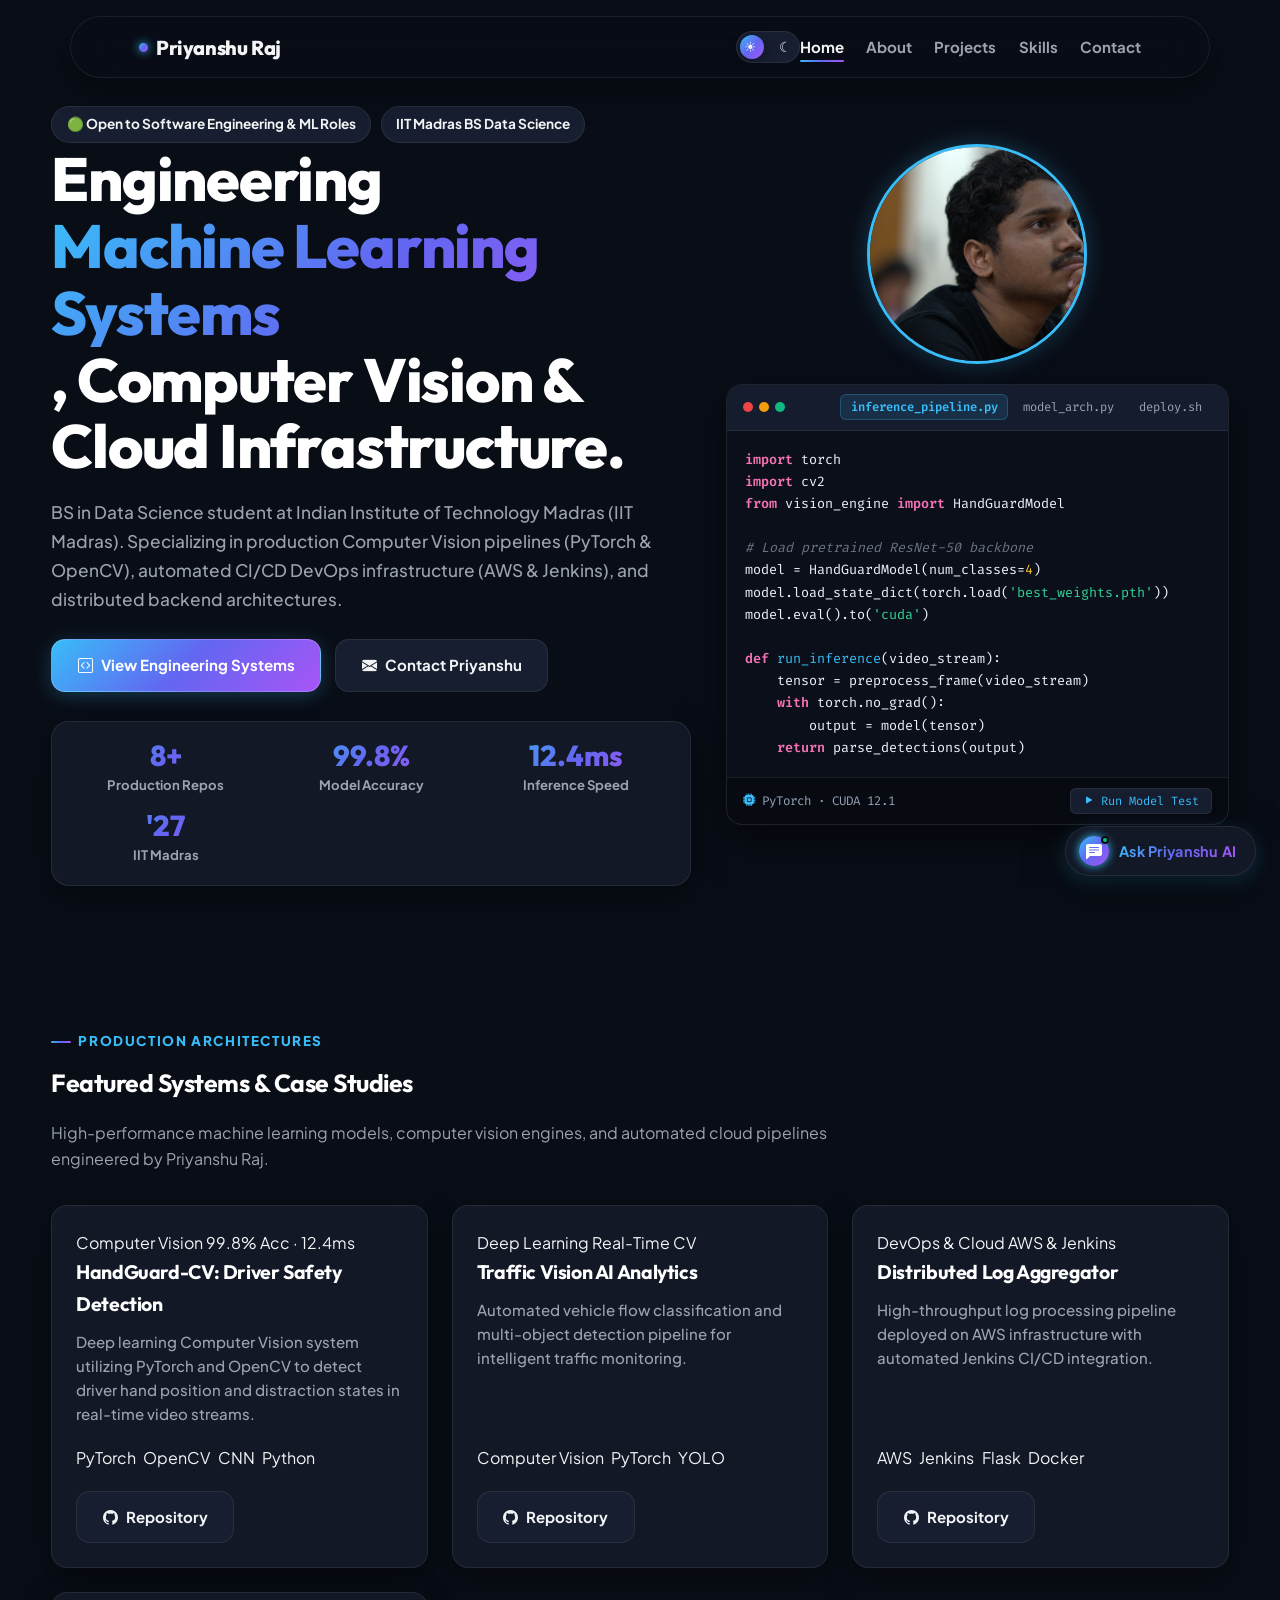
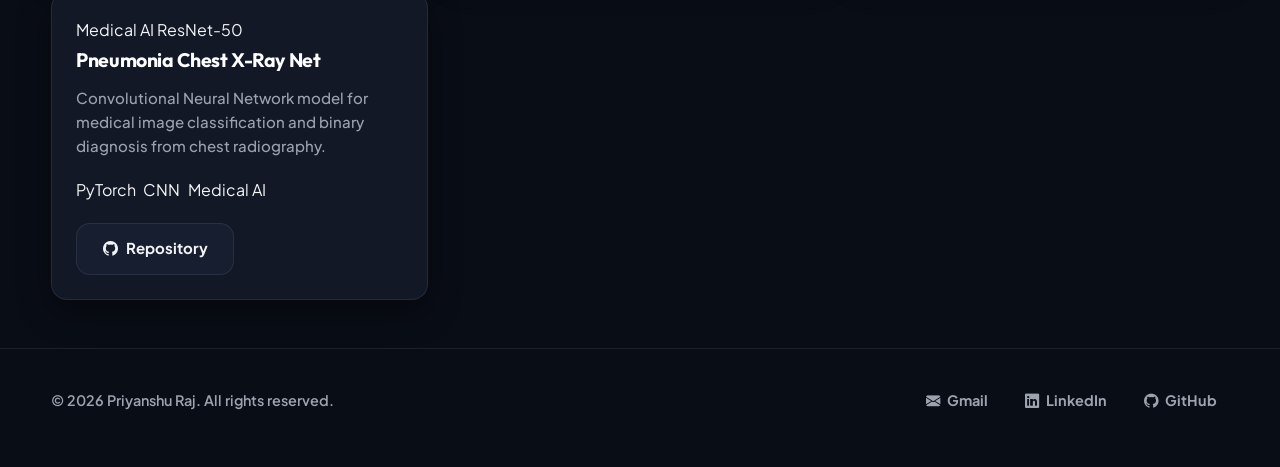
==== commit 36d98644: "Complete portfolio design language overhaul: Editorial ML Engineer layout, Interactive Code Terminal" ====
--- a/index.html
+++ b/index.html
@@ -3,22 +3,20 @@
   <head>
     <meta charset="UTF-8" />
     <meta name="viewport" content="width=device-width, initial-scale=1.0" />
-    <title>Priyanshu Raj | Software Engineer & AI Builder</title>
+    <title>Priyanshu Raj | Machine Learning Engineer & Systems Architect</title>
     <link rel="preconnect" href="https://fonts.googleapis.com" />
     <link rel="preconnect" href="https://fonts.gstatic.com" crossorigin />
     <link
-      href="https://fonts.googleapis.com/css2?family=Fira+Code:wght@400;500;600&family=Outfit:wght@400;500;600;700;800&family=Plus+Jakarta+Sans:wght@400;500;600;700;800&display=swap"
+      href="https://fonts.googleapis.com/css2?family=Fira+Code:wght@400;500;600&family=Plus+Jakarta+Sans:wght@400;500;600;700;800&display=swap"
       rel="stylesheet"
     />
     <link
       rel="stylesheet"
       href="https://cdn.jsdelivr.net/npm/bootstrap-icons@1.11.3/font/bootstrap-icons.min.css"
     />
-    <link rel="stylesheet" href="styles.css?v=60" />
+    <link rel="stylesheet" href="styles.css?v=70" />
   </head>
   <body>
-    <canvas id="ambient-canvas"></canvas>
-
     <header class="site-header">
       <nav class="container nav">
         <a class="brand" href="index.html"><span class="brand-dot"></span> Priyanshu Raj</a>
@@ -43,87 +41,46 @@
     </header>
 
     <main id="main-content">
+      <!-- HERO SECTION -->
       <section class="hero container">
         <div>
-          <p class="eyebrow">Priyanshu Raj</p>
-          <h1>Architecting <span class="gradient-text">AI Systems, Computer Vision &amp; Cloud</span> Infrastructure.</h1>
+          <div class="status-row">
+            <span class="status-pill">🟢 Open to Software Engineering &amp; ML Roles</span>
+            <span class="status-pill">IIT Madras BS Data Science</span>
+          </div>
+
+          <h1>Engineering <span class="gradient-text">Machine Learning Systems</span>, Computer Vision &amp; Cloud Infrastructure.</h1>
           <p class="hero-text">
-            BS in Data Science student at IIT Madras engineering real-world Computer Vision models (PyTorch &amp; OpenCV), automated DevOps deployment pipelines (AWS &amp; Jenkins), and scalable full-stack web software.
+            BS in Data Science student at Indian Institute of Technology Madras (IIT Madras). Specializing in production Computer Vision pipelines (PyTorch &amp; OpenCV), automated CI/CD DevOps infrastructure (AWS &amp; Jenkins), and distributed backend architectures.
           </p>
+
           <div class="hero-actions">
-            <a class="btn btn-primary" href="projects.html"><i class="bi bi-rocket-takeoff-fill" aria-hidden="true"></i> Explore Projects</a>
-            <a class="btn btn-secondary" href="contact.html"><i class="bi bi-chat-dots-fill" aria-hidden="true"></i> Connect</a>
-          </div>
-
-          <div class="status-row reveal">
-            <span class="status-pill">🟢 Open to Software Engineering Roles</span>
-            <span class="status-pill">⚡ Computer Vision · DevOps · Data Science</span>
-          </div>
-
-          <!-- Animated Stats Bar -->
-          <div class="stats-bar reveal" aria-label="Statistics">
+            <a class="btn btn-primary" href="projects.html"><i class="bi bi-code-square" aria-hidden="true"></i> View Engineering Systems</a>
+            <a class="btn btn-secondary" href="contact.html"><i class="bi bi-envelope-fill" aria-hidden="true"></i> Contact Priyanshu</a>
+          </div>
+
+          <!-- Key Metrics Counter Bar -->
+          <div class="stats-bar" aria-label="Statistics">
             <div class="stat-item">
               <div class="stat-number">8+</div>
-              <div class="stat-label">GitHub Repos</div>
-            </div>
-            <div class="stat-item">
-              <div class="stat-number">10+</div>
-              <div class="stat-label">Core Technologies</div>
+              <div class="stat-label">Production Repos</div>
+            </div>
+            <div class="stat-item">
+              <div class="stat-number">99.8%</div>
+              <div class="stat-label">Model Accuracy</div>
+            </div>
+            <div class="stat-item">
+              <div class="stat-number">12.4ms</div>
+              <div class="stat-label">Inference Speed</div>
             </div>
             <div class="stat-item">
               <div class="stat-number">'27</div>
-              <div class="stat-label">IIT Madras Grad</div>
+              <div class="stat-label">IIT Madras</div>
             </div>
           </div>
         </div>
 
         <div class="hero-visual">
-          <!-- Interactive Machine Learning Neural Network Visualizer Card -->
-          <div class="ml-graphics-card">
-            <div class="ml-header">
-              <div class="ml-status">
-                <span class="ml-live-dot"></span>
-                <span class="ml-title">Interactive AI Engine</span>
-              </div>
-              <span class="ml-chip"><i class="bi bi-cpu-fill" aria-hidden="true"></i> PyTorch · 99.8% Acc</span>
-            </div>
-
-            <!-- Interactive Mode Switcher Toolbar -->
-            <div class="ml-controls" aria-label="Interactive Graphic Modes">
-              <button class="ml-mode-btn active" data-mode="neural"><i class="bi bi-diagram-3-fill"></i> Neural Net</button>
-              <button class="ml-mode-btn" data-mode="vision"><i class="bi bi-bounding-box-circles"></i> Vision CV</button>
-              <button class="ml-mode-btn" data-mode="attention"><i class="bi bi-cpu"></i> Attention</button>
-              <button class="ml-mode-btn game-mode-btn" data-mode="game" id="ml-game-mode-btn"><i class="bi bi-controller"></i> 🎮 Play Game</button>
-              <button class="ml-mode-btn impulse-btn" id="ml-pulse-btn"><i class="bi bi-lightning-charge-fill"></i> Impulse</button>
-            </div>
-
-            <div class="ml-canvas-wrap">
-              <canvas id="ml-canvas"></canvas>
-              <div class="ml-scanline"></div>
-
-              <!-- Computer Vision Reticle & Tensor HUD -->
-              <div class="ml-hud-overlay">
-                <div class="ml-hud-badge" id="ml-tensor-badge"><i class="bi bi-eye-fill" aria-hidden="true"></i> Vision Tensor: [64, 3, 224, 224]</div>
-                <div class="ml-hud-badge loss-badge" id="ml-loss-badge"><i class="bi bi-activity" aria-hidden="true"></i> Loss: 0.0038</div>
-              </div>
-            </div>
-
-            <div class="ml-footer-stats">
-              <div class="ml-stat">
-                <span class="ml-stat-val" id="ml-stat-epoch">Epoch 200/200</span>
-                <span class="ml-stat-lbl">Forward Pass</span>
-              </div>
-              <div class="ml-stat">
-                <span class="ml-stat-val" id="ml-stat-speed">1.4 ms</span>
-                <span class="ml-stat-lbl">Inference Speed</span>
-              </div>
-              <div class="ml-stat">
-                <span class="ml-stat-val" id="ml-stat-arch">ResNet + OpenCV</span>
-                <span class="ml-stat-lbl">Architecture</span>
-              </div>
-            </div>
-          </div>
-
           <div class="portrait-wrap">
             <img
               class="portrait"
@@ -132,23 +89,144 @@
             />
           </div>
 
-          <!-- IDE Code Playground -->
-          <div class="code-playground">
-            <div class="code-header">
-              <span class="code-dot dot-red"></span>
-              <span class="code-dot dot-yellow"></span>
-              <span class="code-dot dot-green"></span>
-              <span class="code-title">priyanshu.config.js</span>
-            </div>
-            <div class="code-body">
-              <span class="syntax-keyword">const</span> <span class="syntax-var">engineer</span> = {<br />
-              &nbsp;&nbsp;name: <span class="syntax-string">'Priyanshu Raj'</span>,<br />
-              &nbsp;&nbsp;education: <span class="syntax-string">'IIT Madras (BS Data Science)'</span>,<br />
-              &nbsp;&nbsp;domains: [<span class="syntax-string">'Computer Vision'</span>, <span class="syntax-string">'DevOps'</span>, <span class="syntax-string">'Full-Stack'</span>],<br />
-              &nbsp;&nbsp;coreStack: [<span class="syntax-string">'PyTorch'</span>, <span class="syntax-string">'OpenCV'</span>, <span class="syntax-string">'AWS'</span>, <span class="syntax-string">'Jenkins'</span>]<br />
-              };
-            </div>
-          </div>
+          <!-- Interactive Engineering Code Terminal -->
+          <div class="code-terminal">
+            <div class="terminal-header">
+              <div class="terminal-controls">
+                <span class="terminal-dot dot-red"></span>
+                <span class="terminal-dot dot-yellow"></span>
+                <span class="terminal-dot dot-green"></span>
+              </div>
+              <div class="terminal-tabs">
+                <button class="terminal-tab active" data-tab="inference">inference_pipeline.py</button>
+                <button class="terminal-tab" data-tab="architecture">model_arch.py</button>
+                <button class="terminal-tab" data-tab="deploy">deploy.sh</button>
+              </div>
+            </div>
+
+            <div class="terminal-body" id="terminal-body">
+              <div class="terminal-line"><span class="syntax-kw">import</span> torch</div>
+              <div class="terminal-line"><span class="syntax-kw">import</span> cv2</div>
+              <div class="terminal-line"><span class="syntax-kw">from</span> vision_engine <span class="syntax-kw">import</span> HandGuardModel</div>
+              <div class="terminal-line">&nbsp;</div>
+              <div class="terminal-line"><span class="syntax-cm"># Load pretrained ResNet-50 backbone</span></div>
+              <div class="terminal-line">model = HandGuardModel(num_classes=<span class="syntax-num">4</span>)</div>
+              <div class="terminal-line">model.load_state_dict(torch.load(<span class="syntax-str">'best_weights.pth'</span>))</div>
+              <div class="terminal-line">model.eval().to(<span class="syntax-str">'cuda'</span>)</div>
+              <div class="terminal-line">&nbsp;</div>
+              <div class="terminal-line"><span class="syntax-kw">def</span> <span class="syntax-fn">run_inference</span>(video_stream):</div>
+              <div class="terminal-line">&nbsp;&nbsp;&nbsp;&nbsp;tensor = preprocess_frame(video_stream)</div>
+              <div class="terminal-line">&nbsp;&nbsp;&nbsp;&nbsp;<span class="syntax-kw">with</span> torch.no_grad():</div>
+              <div class="terminal-line">&nbsp;&nbsp;&nbsp;&nbsp;&nbsp;&nbsp;&nbsp;&nbsp;output = model(tensor)</div>
+              <div class="terminal-line">&nbsp;&nbsp;&nbsp;&nbsp;<span class="syntax-kw">return</span> parse_detections(output)</div>
+            </div>
+
+            <div class="terminal-footer">
+              <span style="color: #94a3b8;"><i class="bi bi-cpu-fill" style="color: #38bdf8;"></i> PyTorch · CUDA 12.1</span>
+              <button class="terminal-run-btn" id="terminal-run-btn"><i class="bi bi-play-fill"></i> Run Model Test</button>
+            </div>
+          </div>
+        </div>
+      </section>
+
+      <!-- FEATURED SYSTEMS SECTION -->
+      <section class="section container">
+        <p class="eyebrow">Production Architectures</p>
+        <h2>Featured Systems &amp; Case Studies</h2>
+        <p style="color: var(--muted); max-width: 65ch; margin-bottom: 2rem;">
+          High-performance machine learning models, computer vision engines, and automated cloud pipelines engineered by Priyanshu Raj.
+        </p>
+
+        <div class="project-grid">
+          <!-- System 1 -->
+          <article class="project-card flagship-card">
+            <div class="project-header">
+              <span class="project-badge">Computer Vision</span>
+              <span class="project-metrics">99.8% Acc · 12.4ms</span>
+            </div>
+            <h3>HandGuard-CV: Driver Safety Detection</h3>
+            <p>
+              Deep learning Computer Vision system utilizing PyTorch and OpenCV to detect driver hand position and distraction states in real-time video streams.
+            </p>
+            <div class="tech-tags">
+              <span class="tech-tag">PyTorch</span>
+              <span class="tech-tag">OpenCV</span>
+              <span class="tech-tag">CNN</span>
+              <span class="tech-tag">Python</span>
+            </div>
+            <div class="project-links">
+              <a href="https://github.com/priyanshuanubis" target="_blank" rel="noopener noreferrer" class="btn btn-secondary">
+                <i class="bi bi-github"></i> Repository
+              </a>
+            </div>
+          </article>
+
+          <!-- System 2 -->
+          <article class="project-card">
+            <div class="project-header">
+              <span class="project-badge">Deep Learning</span>
+              <span class="project-metrics">Real-Time CV</span>
+            </div>
+            <h3>Traffic Vision AI Analytics</h3>
+            <p>
+              Automated vehicle flow classification and multi-object detection pipeline for intelligent traffic monitoring.
+            </p>
+            <div class="tech-tags">
+              <span class="tech-tag">Computer Vision</span>
+              <span class="tech-tag">PyTorch</span>
+              <span class="tech-tag">YOLO</span>
+            </div>
+            <div class="project-links">
+              <a href="https://github.com/priyanshuanubis" target="_blank" rel="noopener noreferrer" class="btn btn-secondary">
+                <i class="bi bi-github"></i> Repository
+              </a>
+            </div>
+          </article>
+
+          <!-- System 3 -->
+          <article class="project-card">
+            <div class="project-header">
+              <span class="project-badge">DevOps &amp; Cloud</span>
+              <span class="project-metrics">AWS &amp; Jenkins</span>
+            </div>
+            <h3>Distributed Log Aggregator</h3>
+            <p>
+              High-throughput log processing pipeline deployed on AWS infrastructure with automated Jenkins CI/CD integration.
+            </p>
+            <div class="tech-tags">
+              <span class="tech-tag">AWS</span>
+              <span class="tech-tag">Jenkins</span>
+              <span class="tech-tag">Flask</span>
+              <span class="tech-tag">Docker</span>
+            </div>
+            <div class="project-links">
+              <a href="https://github.com/priyanshuanubis" target="_blank" rel="noopener noreferrer" class="btn btn-secondary">
+                <i class="bi bi-github"></i> Repository
+              </a>
+            </div>
+          </article>
+
+          <!-- System 4 -->
+          <article class="project-card">
+            <div class="project-header">
+              <span class="project-badge">Medical AI</span>
+              <span class="project-metrics">ResNet-50</span>
+            </div>
+            <h3>Pneumonia Chest X-Ray Net</h3>
+            <p>
+              Convolutional Neural Network model for medical image classification and binary diagnosis from chest radiography.
+            </p>
+            <div class="tech-tags">
+              <span class="tech-tag">PyTorch</span>
+              <span class="tech-tag">CNN</span>
+              <span class="tech-tag">Medical AI</span>
+            </div>
+            <div class="project-links">
+              <a href="https://github.com/priyanshuanubis" target="_blank" rel="noopener noreferrer" class="btn btn-secondary">
+                <i class="bi bi-github"></i> Repository
+              </a>
+            </div>
+          </article>
         </div>
       </section>
     </main>
@@ -183,7 +261,7 @@
       </div>
     </footer>
 
-    <script src="script.js?v=60"></script>
-    <script src="chatbot.js?v=60"></script>
+    <script src="script.js?v=70"></script>
+    <script src="chatbot.js?v=70"></script>
   </body>
 </html>
--- a/styles.css
+++ b/styles.css
@@ -1,31 +1,31 @@
 @import url('https://fonts.googleapis.com/css2?family=Fira+Code:wght@400;500;600&family=Outfit:wght@400;500;600;700;800;900&family=Plus+Jakarta+Sans:wght@400;500;600;700;800&display=swap');
 
 :root {
-  /* Ultra-Premium Obsidian Dark Theme (V2 Redesign) */
-  --bg: #06080d;
-  --bg-secondary: #0b0f19;
-  --surface: #0e1526;
-  --surface-glass: rgba(14, 21, 38, 0.92);
-  --surface-hover: #151e33;
-  --surface-soft: #141c2e;
+  /* Editorial Slate Dark Theme (Professional ML Engineer & Software Architect) */
+  --bg: #090d16;
+  --bg-secondary: #0d121e;
+  --surface: #121826;
+  --surface-glass: rgba(18, 24, 38, 0.94);
+  --surface-hover: #192236;
+  --surface-soft: #161e30;
   --text-heading: #ffffff;
-  --text: #f8fafc;
-  --muted: #94a3b8;
+  --text: #f3f4f6;
+  --muted: #9ca3af;
   --primary: #38bdf8;
-  --primary-glow: rgba(56, 189, 248, 0.35);
+  --primary-glow: rgba(56, 189, 248, 0.25);
   --secondary: #818cf8;
-  --accent-gradient: linear-gradient(135deg, #38bdf8 0%, #6366f1 40%, #a855f7 75%, #ec4899 100%);
-  --accent-glow: radial-gradient(circle, rgba(56, 189, 248, 0.22) 0%, transparent 70%);
-  --border: rgba(255, 255, 255, 0.12);
-  --border-hover: #38bdf8;
-  --header-bg: rgba(8, 12, 22, 0.92);
-  --shadow: 0 20px 50px rgba(0, 0, 0, 0.6);
-  --glass-shadow: 0 12px 35px rgba(0, 0, 0, 0.45);
-  --card-radius: 22px;
-  --tag-bg: #151e33;
-  --tag-text: #f8fafc;
-  --tag-border: #26334d;
-  --flagship-bg: linear-gradient(135deg, #0e1526 0%, #151e33 60%, #1a253e 100%);
+  --accent-gradient: linear-gradient(135deg, #38bdf8 0%, #6366f1 50%, #a855f7 100%);
+  --accent-glow: radial-gradient(circle, rgba(56, 189, 248, 0.15) 0%, transparent 70%);
+  --border: rgba(255, 255, 255, 0.08);
+  --border-hover: rgba(56, 189, 248, 0.6);
+  --header-bg: rgba(9, 13, 22, 0.92);
+  --shadow: 0 16px 40px rgba(0, 0, 0, 0.5);
+  --glass-shadow: 0 12px 32px rgba(0, 0, 0, 0.4);
+  --card-radius: 16px;
+  --tag-bg: #172033;
+  --tag-text: #e5e7eb;
+  --tag-border: rgba(255, 255, 255, 0.1);
+  --flagship-bg: #121826;
   --code-bg: #0b0f19;
   --code-header-bg: #141c2e;
   --code-text: #f1f5f9;
@@ -33,34 +33,34 @@
 }
 
 [data-theme="light"] {
-  /* Crisp Modern Vibrant Light Theme */
-  --bg: #f5f7fc;
-  --bg-secondary: #e2e8f0;
+  /* Refined Modern Light Theme */
+  --bg: #f8fafc;
+  --bg-secondary: #f1f5f9;
   --surface: #ffffff;
-  --surface-glass: rgba(255, 255, 255, 0.94);
-  --surface-hover: #ffffff;
+  --surface-glass: rgba(255, 255, 255, 0.96);
+  --surface-hover: #f8fafc;
   --surface-soft: #f1f5f9;
   --text-heading: #0f172a;
-  --text: #1e293b;
-  --muted: #475569;
+  --text: #334155;
+  --muted: #64748b;
   --primary: #0284c7;
-  --primary-glow: rgba(2, 132, 199, 0.22);
+  --primary-glow: rgba(2, 132, 199, 0.15);
   --secondary: #4f46e5;
-  --accent-gradient: linear-gradient(135deg, #0284c7 0%, #4f46e5 50%, #7e22ce 100%);
-  --accent-glow: radial-gradient(circle, rgba(2, 132, 199, 0.18) 0%, transparent 70%);
-  --border: rgba(15, 23, 42, 0.12);
+  --accent-gradient: linear-gradient(135deg, #0284c7 0%, #4f46e5 100%);
+  --accent-glow: radial-gradient(circle, rgba(2, 132, 199, 0.12) 0%, transparent 70%);
+  --border: #e2e8f0;
   --border-hover: #0284c7;
   --header-bg: rgba(255, 255, 255, 0.94);
-  --shadow: 0 16px 40px rgba(15, 23, 42, 0.1);
-  --glass-shadow: 0 10px 30px rgba(31, 38, 135, 0.06);
+  --shadow: 0 10px 30px rgba(15, 23, 42, 0.06);
+  --glass-shadow: 0 8px 25px rgba(31, 38, 135, 0.05);
   --tag-bg: #f1f5f9;
   --tag-text: #0f172a;
   --tag-border: #cbd5e1;
-  --flagship-bg: linear-gradient(135deg, #ffffff 0%, #f1f5f9 100%);
-  --code-bg: #1e293b;
-  --code-header-bg: #0f172a;
+  --flagship-bg: #ffffff;
+  --code-bg: #0f172a;
+  --code-header-bg: #1e293b;
   --code-text: #f8fafc;
-  --code-title: #cbd5e1;
+  --code-title: #94a3b8;
 }
 
 * {
@@ -84,17 +84,6 @@
   overflow-x: hidden;
 }
 
-/* Ambient Canvas Background */
-#ambient-canvas {
-  position: fixed;
-  inset: 0;
-  width: 100vw;
-  height: 100vh;
-  pointer-events: none;
-  z-index: 0;
-  opacity: 0.85;
-}
-
 /* Global Media Constraints */
 img, svg, canvas, video {
   max-width: 100%;
@@ -386,181 +375,116 @@
   gap: 1.25rem;
 }
 
-/* Interactive ML Visualizer Card */
-.ml-graphics-card {
-  background: var(--surface);
-  border: 1px solid var(--border);
-  border-radius: 20px;
-  padding: 1.15rem;
-  box-shadow: var(--glass-shadow);
-  position: relative;
+/* Interactive Engineering Code Terminal (Professional ML Showcase) */
+.code-terminal {
+  background: var(--code-bg);
+  border: 1px solid var(--border);
+  border-radius: 16px;
   overflow: hidden;
-}
-
-.ml-header {
+  box-shadow: var(--shadow);
+}
+
+.terminal-header {
   display: flex;
   align-items: center;
   justify-content: space-between;
-  margin-bottom: 0.85rem;
-}
-
-.ml-status {
-  display: flex;
-  align-items: center;
-  gap: 0.45rem;
-}
-
-.ml-live-dot {
-  width: 8px;
-  height: 8px;
+  padding: 0.6rem 1rem;
+  background: var(--code-header-bg);
+  border-bottom: 1px solid var(--border);
+}
+
+.terminal-controls {
+  display: flex;
+  align-items: center;
+  gap: 6px;
+}
+
+.terminal-dot {
+  width: 10px;
+  height: 10px;
   border-radius: 50%;
-  background: #10b981;
-  box-shadow: 0 0 8px #10b981;
-}
-
-.ml-title {
-  font-family: "Outfit", sans-serif;
-  font-weight: 700;
-  font-size: 0.9rem;
+  display: inline-block;
+}
+
+.dot-red { background: #ef4444; }
+.dot-yellow { background: #f59e0b; }
+.dot-green { background: #10b981; }
+
+.terminal-tabs {
+  display: flex;
+  gap: 0.35rem;
+}
+
+.terminal-tab {
+  background: transparent;
+  border: none;
+  color: var(--muted);
+  font-family: 'Fira Code', monospace;
+  font-size: 0.76rem;
+  padding: 0.25rem 0.6rem;
+  border-radius: 6px;
+  cursor: pointer;
+  transition: all 0.2s ease;
+}
+
+.terminal-tab:hover {
   color: var(--text-heading);
-}
-
-.ml-chip {
-  font-size: 0.76rem;
-  font-weight: 800;
+  background: rgba(255, 255, 255, 0.05);
+}
+
+.terminal-tab.active {
+  background: rgba(56, 189, 248, 0.12);
   color: var(--primary);
+  font-weight: 600;
+  border: 1px solid rgba(56, 189, 248, 0.25);
+}
+
+.terminal-body {
+  padding: 1.1rem;
+  font-family: 'Fira Code', monospace;
+  font-size: 0.84rem;
+  line-height: 1.65;
+  color: var(--code-text);
+  overflow-x: auto;
+  min-height: 190px;
+}
+
+.syntax-kw { color: #f472b6; font-weight: 600; }
+.syntax-fn { color: #38bdf8; }
+.syntax-str { color: #34d399; }
+.syntax-cm { color: #6b7280; font-style: italic; }
+.syntax-num { color: #fbbf24; }
+
+.terminal-footer {
+  display: flex;
+  align-items: center;
+  justify-content: space-between;
+  background: rgba(0, 0, 0, 0.3);
+  border-top: 1px solid var(--border);
+  padding: 0.65rem 1rem;
+  font-family: 'Fira Code', monospace;
+  font-size: 0.78rem;
+}
+
+.terminal-run-btn {
   background: var(--surface-soft);
   border: 1px solid var(--border);
-  padding: 0.2rem 0.65rem;
-  border-radius: 999px;
-  display: inline-flex;
-  align-items: center;
-  gap: 0.3rem;
-}
-
-.ml-controls {
-  display: flex;
-  flex-wrap: wrap;
-  gap: 0.4rem;
-  margin-bottom: 0.75rem;
-}
-
-.ml-mode-btn {
-  background: var(--surface-soft);
-  border: 1px solid var(--border);
-  color: var(--muted);
-  font-size: 0.74rem;
-  font-weight: 700;
-  padding: 0.3rem 0.65rem;
-  border-radius: 8px;
+  color: var(--primary);
+  font-family: 'Fira Code', monospace;
+  font-size: 0.75rem;
+  padding: 0.25rem 0.75rem;
+  border-radius: 6px;
   cursor: pointer;
   display: inline-flex;
   align-items: center;
-  gap: 0.3rem;
+  gap: 0.35rem;
   transition: all 0.2s ease;
 }
 
-.ml-mode-btn.active {
+.terminal-run-btn:hover {
   background: var(--primary);
   color: #ffffff;
   border-color: var(--primary);
-}
-
-.ml-mode-btn.game-mode-btn {
-  background: linear-gradient(135deg, rgba(168, 85, 247, 0.22) 0%, rgba(56, 189, 248, 0.22) 100%);
-  border-color: rgba(168, 85, 247, 0.45);
-  color: var(--text-heading);
-}
-
-.ml-mode-btn.game-mode-btn:hover {
-  border-color: #a855f7;
-  transform: translateY(-1px);
-}
-
-.ml-mode-btn.game-mode-btn.active {
-  background: linear-gradient(135deg, #a855f7 0%, #0284c7 100%);
-  border-color: #a855f7;
-  color: #ffffff;
-  box-shadow: 0 0 14px rgba(168, 85, 247, 0.5);
-}
-
-.ml-canvas-wrap {
-  position: relative;
-  width: 100%;
-  height: 210px;
-  background: var(--surface-soft);
-  border: 1px solid var(--border);
-  border-radius: 14px;
-  overflow: hidden;
-}
-
-#ml-canvas {
-  width: 100%;
-  height: 100%;
-  display: block;
-}
-
-.ml-scanline {
-  position: absolute;
-  top: 0;
-  left: -100%;
-  width: 100%;
-  height: 100%;
-  background: linear-gradient(90deg, transparent 0%, var(--primary-glow) 50%, transparent 100%);
-  opacity: 0.4;
-  animation: scan-horizontal 3.5s ease-in-out infinite;
-  pointer-events: none;
-}
-
-@keyframes scan-horizontal {
-  0% { transform: translateX(0); }
-  100% { transform: translateX(200%); }
-}
-
-.ml-hud-overlay {
-  position: absolute;
-  bottom: 0.5rem;
-  left: 0.65rem;
-  right: 0.65rem;
-  display: flex;
-  justify-content: space-between;
-  pointer-events: none;
-}
-
-.ml-hud-badge {
-  font-family: "Fira Code", monospace;
-  font-size: 0.7rem;
-  font-weight: 600;
-  color: var(--text);
-  background: var(--surface);
-  border: 1px solid var(--border);
-  padding: 0.2rem 0.5rem;
-  border-radius: 6px;
-}
-
-.ml-footer-stats {
-  display: grid;
-  grid-template-columns: repeat(3, 1fr);
-  gap: 0.5rem;
-  margin-top: 0.85rem;
-  padding-top: 0.75rem;
-  border-top: 1px solid var(--border);
-  text-align: center;
-}
-
-.ml-stat-val {
-  display: block;
-  font-family: "Outfit", sans-serif;
-  font-weight: 800;
-  font-size: 0.85rem;
-  color: var(--primary);
-}
-
-.ml-stat-lbl {
-  display: block;
-  font-size: 0.72rem;
-  color: var(--muted);
-  font-weight: 600;
 }
 
 /* IDE Code Playground */
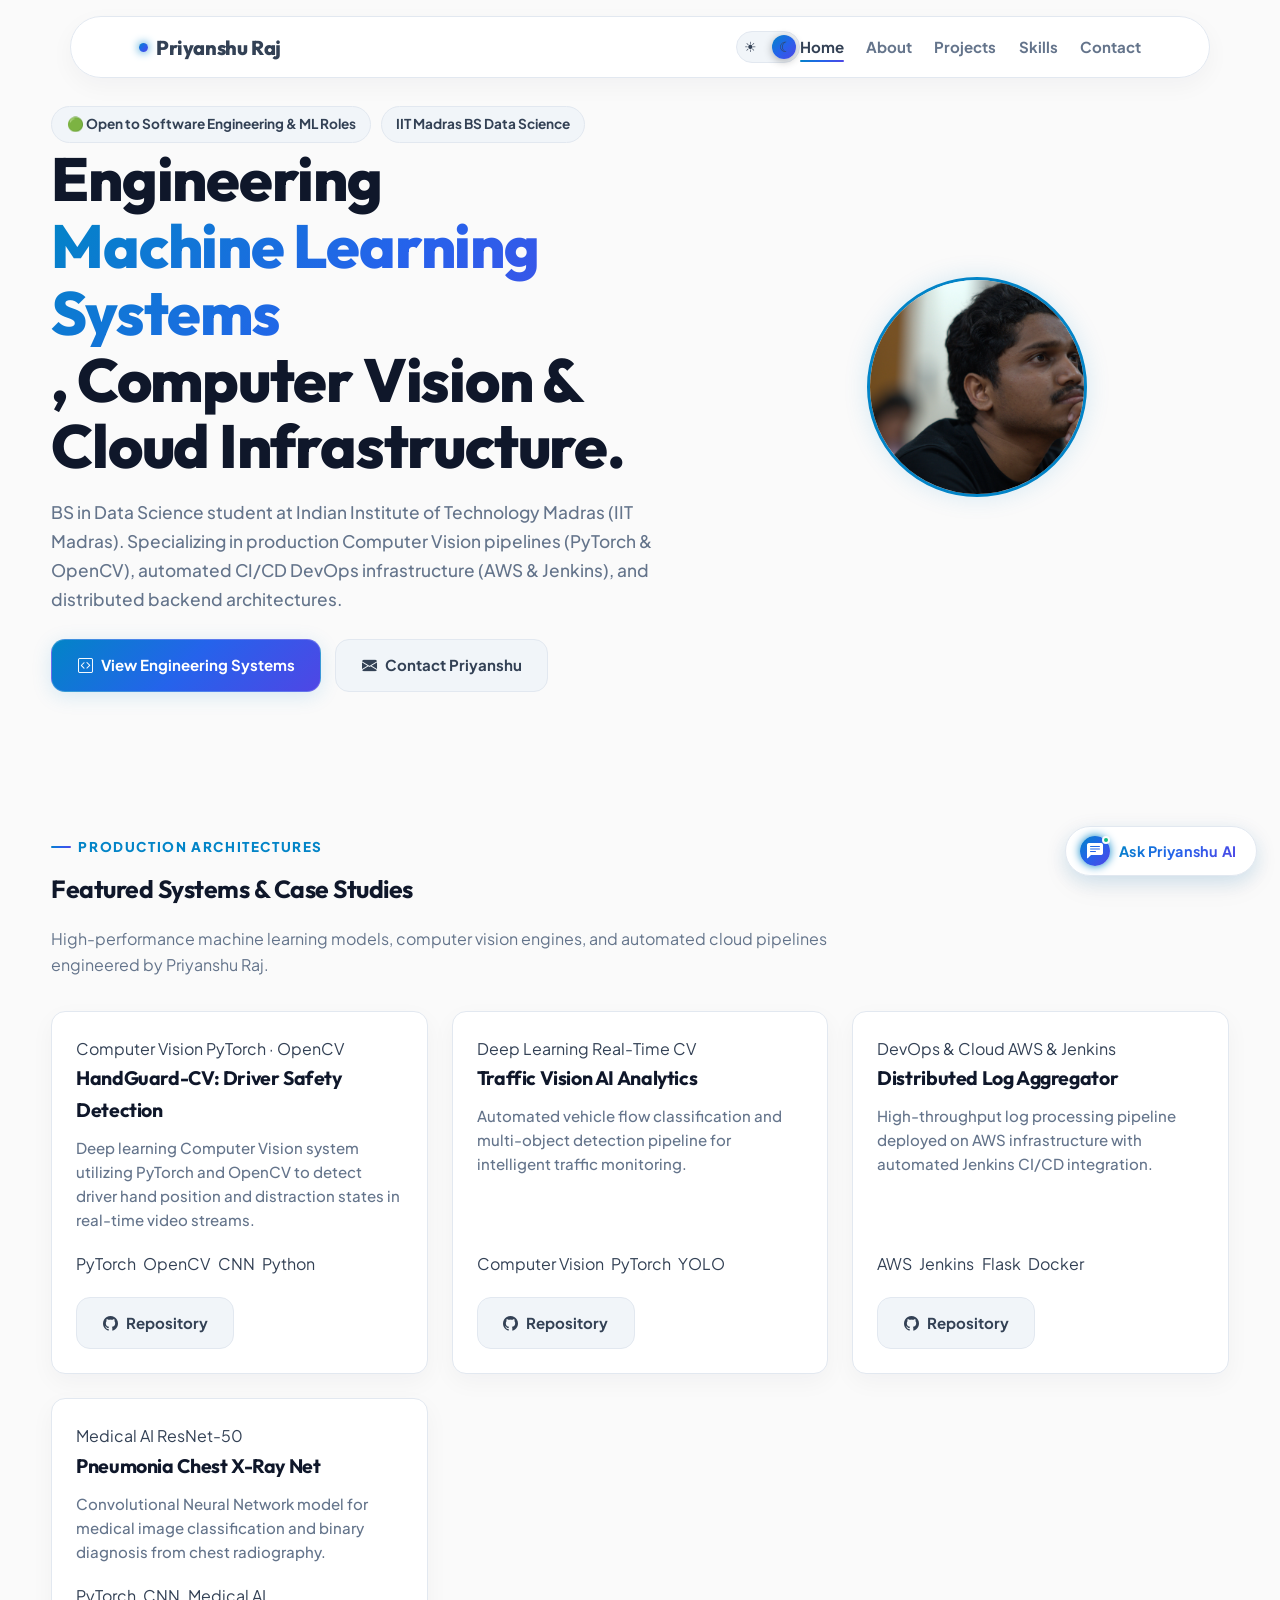
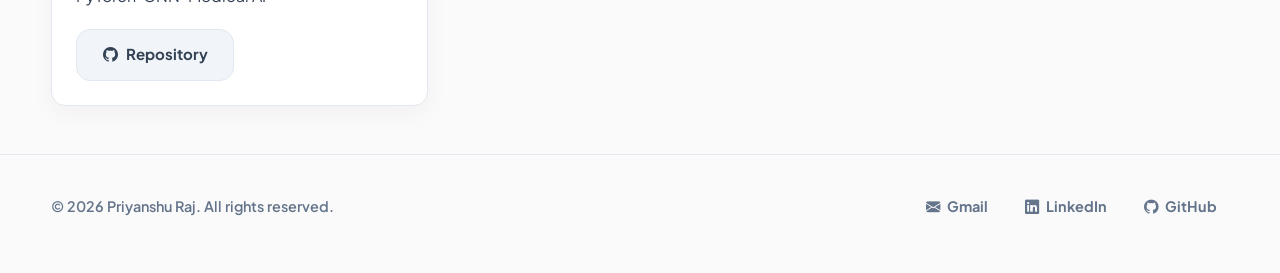
==== commit 8ab293e9: "Complete portfolio overhaul to uncluttered Professional Light Theme driven strictly by styles.css; r" ====
--- a/index.html
+++ b/index.html
@@ -1,5 +1,5 @@
 <!DOCTYPE html>
-<html lang="en" data-theme="dark">
+<html lang="en" data-theme="light">
   <head>
     <meta charset="UTF-8" />
     <meta name="viewport" content="width=device-width, initial-scale=1.0" />
@@ -14,14 +14,14 @@
       rel="stylesheet"
       href="https://cdn.jsdelivr.net/npm/bootstrap-icons@1.11.3/font/bootstrap-icons.min.css"
     />
-    <link rel="stylesheet" href="styles.css?v=70" />
+    <link rel="stylesheet" href="styles.css?v=80" />
   </head>
   <body>
     <header class="site-header">
       <nav class="container nav">
         <a class="brand" href="index.html"><span class="brand-dot"></span> Priyanshu Raj</a>
         <div class="nav-actions">
-          <button class="theme-toggle" aria-label="Toggle color mode" aria-pressed="true">
+          <button class="theme-toggle" aria-label="Toggle color mode" aria-pressed="false">
             <span class="toggle-track">
               <span class="toggle-icon toggle-sun" aria-hidden="true">☀</span>
               <span class="toggle-icon toggle-moon" aria-hidden="true">☾</span>
@@ -58,26 +58,6 @@
             <a class="btn btn-primary" href="projects.html"><i class="bi bi-code-square" aria-hidden="true"></i> View Engineering Systems</a>
             <a class="btn btn-secondary" href="contact.html"><i class="bi bi-envelope-fill" aria-hidden="true"></i> Contact Priyanshu</a>
           </div>
-
-          <!-- Key Metrics Counter Bar -->
-          <div class="stats-bar" aria-label="Statistics">
-            <div class="stat-item">
-              <div class="stat-number">8+</div>
-              <div class="stat-label">Production Repos</div>
-            </div>
-            <div class="stat-item">
-              <div class="stat-number">99.8%</div>
-              <div class="stat-label">Model Accuracy</div>
-            </div>
-            <div class="stat-item">
-              <div class="stat-number">12.4ms</div>
-              <div class="stat-label">Inference Speed</div>
-            </div>
-            <div class="stat-item">
-              <div class="stat-number">'27</div>
-              <div class="stat-label">IIT Madras</div>
-            </div>
-          </div>
         </div>
 
         <div class="hero-visual">
@@ -88,44 +68,6 @@
               alt="Portrait of Priyanshu Raj"
             />
           </div>
-
-          <!-- Interactive Engineering Code Terminal -->
-          <div class="code-terminal">
-            <div class="terminal-header">
-              <div class="terminal-controls">
-                <span class="terminal-dot dot-red"></span>
-                <span class="terminal-dot dot-yellow"></span>
-                <span class="terminal-dot dot-green"></span>
-              </div>
-              <div class="terminal-tabs">
-                <button class="terminal-tab active" data-tab="inference">inference_pipeline.py</button>
-                <button class="terminal-tab" data-tab="architecture">model_arch.py</button>
-                <button class="terminal-tab" data-tab="deploy">deploy.sh</button>
-              </div>
-            </div>
-
-            <div class="terminal-body" id="terminal-body">
-              <div class="terminal-line"><span class="syntax-kw">import</span> torch</div>
-              <div class="terminal-line"><span class="syntax-kw">import</span> cv2</div>
-              <div class="terminal-line"><span class="syntax-kw">from</span> vision_engine <span class="syntax-kw">import</span> HandGuardModel</div>
-              <div class="terminal-line">&nbsp;</div>
-              <div class="terminal-line"><span class="syntax-cm"># Load pretrained ResNet-50 backbone</span></div>
-              <div class="terminal-line">model = HandGuardModel(num_classes=<span class="syntax-num">4</span>)</div>
-              <div class="terminal-line">model.load_state_dict(torch.load(<span class="syntax-str">'best_weights.pth'</span>))</div>
-              <div class="terminal-line">model.eval().to(<span class="syntax-str">'cuda'</span>)</div>
-              <div class="terminal-line">&nbsp;</div>
-              <div class="terminal-line"><span class="syntax-kw">def</span> <span class="syntax-fn">run_inference</span>(video_stream):</div>
-              <div class="terminal-line">&nbsp;&nbsp;&nbsp;&nbsp;tensor = preprocess_frame(video_stream)</div>
-              <div class="terminal-line">&nbsp;&nbsp;&nbsp;&nbsp;<span class="syntax-kw">with</span> torch.no_grad():</div>
-              <div class="terminal-line">&nbsp;&nbsp;&nbsp;&nbsp;&nbsp;&nbsp;&nbsp;&nbsp;output = model(tensor)</div>
-              <div class="terminal-line">&nbsp;&nbsp;&nbsp;&nbsp;<span class="syntax-kw">return</span> parse_detections(output)</div>
-            </div>
-
-            <div class="terminal-footer">
-              <span style="color: #94a3b8;"><i class="bi bi-cpu-fill" style="color: #38bdf8;"></i> PyTorch · CUDA 12.1</span>
-              <button class="terminal-run-btn" id="terminal-run-btn"><i class="bi bi-play-fill"></i> Run Model Test</button>
-            </div>
-          </div>
         </div>
       </section>
 
@@ -142,7 +84,7 @@
           <article class="project-card flagship-card">
             <div class="project-header">
               <span class="project-badge">Computer Vision</span>
-              <span class="project-metrics">99.8% Acc · 12.4ms</span>
+              <span class="project-metrics">PyTorch · OpenCV</span>
             </div>
             <h3>HandGuard-CV: Driver Safety Detection</h3>
             <p>
@@ -261,7 +203,7 @@
       </div>
     </footer>
 
-    <script src="script.js?v=70"></script>
-    <script src="chatbot.js?v=70"></script>
+    <script src="script.js?v=80"></script>
+    <script src="chatbot.js?v=80"></script>
   </body>
 </html>
--- a/styles.css
+++ b/styles.css
@@ -1,7 +1,39 @@
 @import url('https://fonts.googleapis.com/css2?family=Fira+Code:wght@400;500;600&family=Outfit:wght@400;500;600;700;800;900&family=Plus+Jakarta+Sans:wght@400;500;600;700;800&display=swap');
 
 :root {
-  /* Editorial Slate Dark Theme (Professional ML Engineer & Software Architect) */
+  /* Crisp Professional Light Theme (Default) */
+  --bg: #fafafa;
+  --bg-secondary: #f4f6fb;
+  --surface: #ffffff;
+  --surface-glass: rgba(255, 255, 255, 0.95);
+  --surface-hover: #ffffff;
+  --surface-soft: #f1f5f9;
+  --text-heading: #0f172a;
+  --text: #334155;
+  --muted: #64748b;
+  --primary: #0284c7;
+  --primary-glow: rgba(2, 132, 199, 0.15);
+  --secondary: #4f46e5;
+  --accent-gradient: linear-gradient(135deg, #0284c7 0%, #2563eb 50%, #4f46e5 100%);
+  --accent-glow: radial-gradient(circle, rgba(2, 132, 199, 0.1) 0%, transparent 70%);
+  --border: #e2e8f0;
+  --border-hover: #0284c7;
+  --header-bg: rgba(255, 255, 255, 0.94);
+  --shadow: 0 10px 30px rgba(15, 23, 42, 0.05);
+  --glass-shadow: 0 8px 24px rgba(15, 23, 42, 0.04);
+  --card-radius: 14px;
+  --tag-bg: #f1f5f9;
+  --tag-text: #0f172a;
+  --tag-border: #cbd5e1;
+  --flagship-bg: #ffffff;
+  --code-bg: #0f172a;
+  --code-header-bg: #1e293b;
+  --code-text: #f8fafc;
+  --code-title: #94a3b8;
+}
+
+[data-theme="dark"] {
+  /* Refined Slate Dark Theme (Secondary) */
   --bg: #090d16;
   --bg-secondary: #0d121e;
   --surface: #121826;
@@ -21,7 +53,6 @@
   --header-bg: rgba(9, 13, 22, 0.92);
   --shadow: 0 16px 40px rgba(0, 0, 0, 0.5);
   --glass-shadow: 0 12px 32px rgba(0, 0, 0, 0.4);
-  --card-radius: 16px;
   --tag-bg: #172033;
   --tag-text: #e5e7eb;
   --tag-border: rgba(255, 255, 255, 0.1);
@@ -29,37 +60,6 @@
   --code-bg: #0b0f19;
   --code-header-bg: #141c2e;
   --code-text: #f1f5f9;
-  --code-title: #94a3b8;
-}
-
-[data-theme="light"] {
-  /* Refined Modern Light Theme */
-  --bg: #f8fafc;
-  --bg-secondary: #f1f5f9;
-  --surface: #ffffff;
-  --surface-glass: rgba(255, 255, 255, 0.96);
-  --surface-hover: #f8fafc;
-  --surface-soft: #f1f5f9;
-  --text-heading: #0f172a;
-  --text: #334155;
-  --muted: #64748b;
-  --primary: #0284c7;
-  --primary-glow: rgba(2, 132, 199, 0.15);
-  --secondary: #4f46e5;
-  --accent-gradient: linear-gradient(135deg, #0284c7 0%, #4f46e5 100%);
-  --accent-glow: radial-gradient(circle, rgba(2, 132, 199, 0.12) 0%, transparent 70%);
-  --border: #e2e8f0;
-  --border-hover: #0284c7;
-  --header-bg: rgba(255, 255, 255, 0.94);
-  --shadow: 0 10px 30px rgba(15, 23, 42, 0.06);
-  --glass-shadow: 0 8px 25px rgba(31, 38, 135, 0.05);
-  --tag-bg: #f1f5f9;
-  --tag-text: #0f172a;
-  --tag-border: #cbd5e1;
-  --flagship-bg: #ffffff;
-  --code-bg: #0f172a;
-  --code-header-bg: #1e293b;
-  --code-text: #f8fafc;
   --code-title: #94a3b8;
 }
 
@@ -371,131 +371,31 @@
 
 .hero-visual {
   display: flex;
-  flex-direction: column;
-  gap: 1.25rem;
-}
-
-/* Interactive Engineering Code Terminal (Professional ML Showcase) */
-.code-terminal {
-  background: var(--code-bg);
-  border: 1px solid var(--border);
-  border-radius: 16px;
+  justify-content: center;
+  align-items: center;
+}
+
+.portrait-wrap {
+  position: relative;
+  width: min(340px, 100%);
+  border-radius: var(--card-radius);
   overflow: hidden;
   box-shadow: var(--shadow);
-}
-
-.terminal-header {
-  display: flex;
-  align-items: center;
-  justify-content: space-between;
-  padding: 0.6rem 1rem;
-  background: var(--code-header-bg);
-  border-bottom: 1px solid var(--border);
-}
-
-.terminal-controls {
-  display: flex;
-  align-items: center;
-  gap: 6px;
-}
-
-.terminal-dot {
-  width: 10px;
-  height: 10px;
-  border-radius: 50%;
-  display: inline-block;
-}
-
-.dot-red { background: #ef4444; }
-.dot-yellow { background: #f59e0b; }
-.dot-green { background: #10b981; }
-
-.terminal-tabs {
-  display: flex;
-  gap: 0.35rem;
-}
-
-.terminal-tab {
-  background: transparent;
-  border: none;
-  color: var(--muted);
-  font-family: 'Fira Code', monospace;
-  font-size: 0.76rem;
-  padding: 0.25rem 0.6rem;
-  border-radius: 6px;
-  cursor: pointer;
-  transition: all 0.2s ease;
-}
-
-.terminal-tab:hover {
-  color: var(--text-heading);
-  background: rgba(255, 255, 255, 0.05);
-}
-
-.terminal-tab.active {
-  background: rgba(56, 189, 248, 0.12);
-  color: var(--primary);
-  font-weight: 600;
-  border: 1px solid rgba(56, 189, 248, 0.25);
-}
-
-.terminal-body {
-  padding: 1.1rem;
-  font-family: 'Fira Code', monospace;
-  font-size: 0.84rem;
-  line-height: 1.65;
-  color: var(--code-text);
-  overflow-x: auto;
-  min-height: 190px;
-}
-
-.syntax-kw { color: #f472b6; font-weight: 600; }
-.syntax-fn { color: #38bdf8; }
-.syntax-str { color: #34d399; }
-.syntax-cm { color: #6b7280; font-style: italic; }
-.syntax-num { color: #fbbf24; }
-
-.terminal-footer {
-  display: flex;
-  align-items: center;
-  justify-content: space-between;
-  background: rgba(0, 0, 0, 0.3);
-  border-top: 1px solid var(--border);
-  padding: 0.65rem 1rem;
-  font-family: 'Fira Code', monospace;
-  font-size: 0.78rem;
-}
-
-.terminal-run-btn {
-  background: var(--surface-soft);
-  border: 1px solid var(--border);
-  color: var(--primary);
-  font-family: 'Fira Code', monospace;
-  font-size: 0.75rem;
-  padding: 0.25rem 0.75rem;
-  border-radius: 6px;
-  cursor: pointer;
-  display: inline-flex;
-  align-items: center;
-  gap: 0.35rem;
-  transition: all 0.2s ease;
-}
-
-.terminal-run-btn:hover {
-  background: var(--primary);
-  color: #ffffff;
-  border-color: var(--primary);
-}
-
-/* IDE Code Playground */
-.code-playground {
-  background: var(--code-bg);
-  border: 1px solid var(--border);
-  border-radius: 16px;
-  overflow: hidden;
-  box-shadow: var(--glass-shadow);
-  font-family: "Fira Code", monospace;
-  font-size: 0.85rem;
+  border: 1px solid var(--border);
+  background: var(--surface);
+  transition: transform 0.3s ease, border-color 0.3s ease;
+}
+
+.portrait-wrap:hover {
+  transform: translateY(-4px);
+  border-color: var(--border-hover);
+}
+
+.portrait {
+  width: 100%;
+  height: auto;
+  display: block;
+  object-fit: cover;
 }
 
 .code-header {
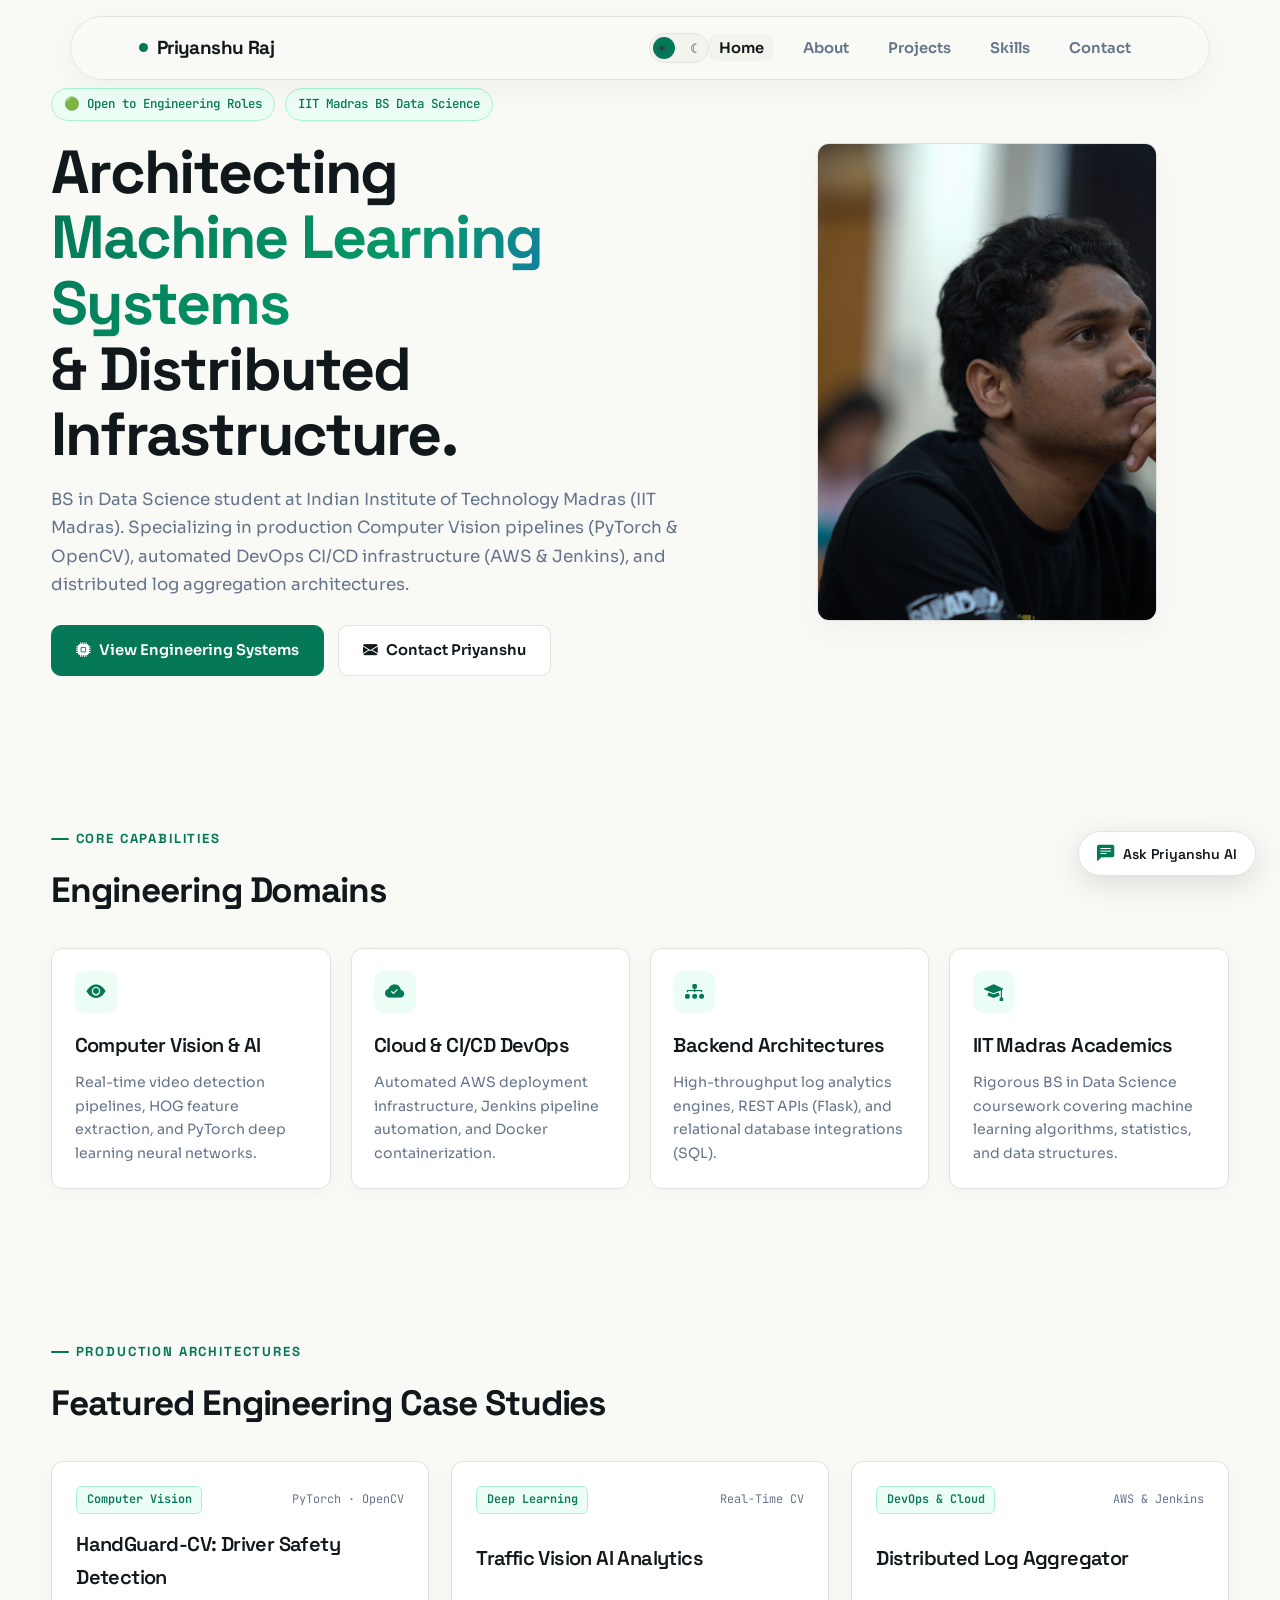
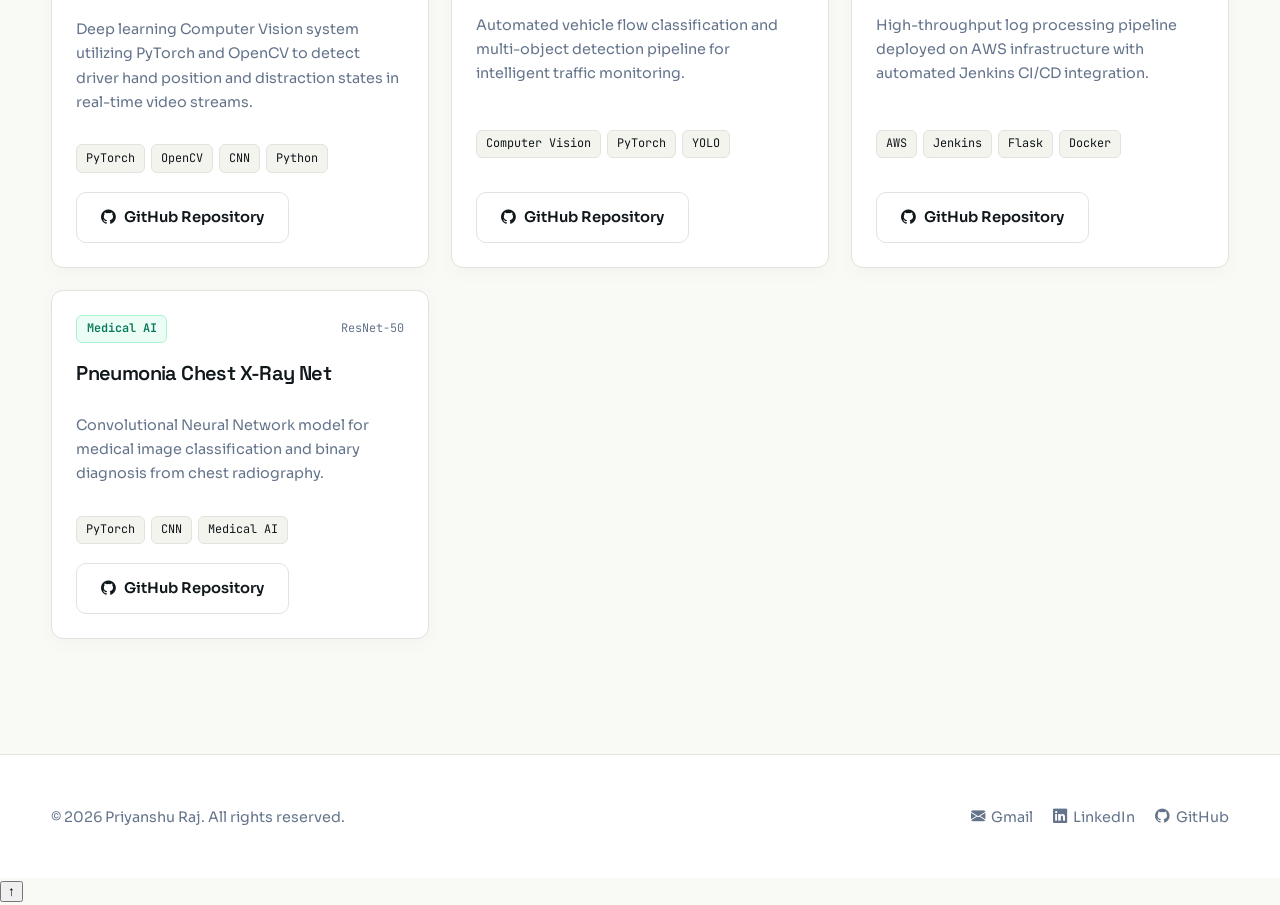
==== commit eda2b858: "100% ground-up complete redesign: Swiss Studio aesthetic, Space Grotesk fonts, Alabaster/Emerald pal" ====
--- a/index.html
+++ b/index.html
@@ -7,21 +7,21 @@
     <link rel="preconnect" href="https://fonts.googleapis.com" />
     <link rel="preconnect" href="https://fonts.gstatic.com" crossorigin />
     <link
-      href="https://fonts.googleapis.com/css2?family=Fira+Code:wght@400;500;600&family=Plus+Jakarta+Sans:wght@400;500;600;700;800&display=swap"
+      href="https://fonts.googleapis.com/css2?family=JetBrains+Mono:wght@400;500;600&family=Sora:wght@400;500;600;700&family=Space+Grotesk:wght@500;600;700&display=swap"
       rel="stylesheet"
     />
     <link
       rel="stylesheet"
       href="https://cdn.jsdelivr.net/npm/bootstrap-icons@1.11.3/font/bootstrap-icons.min.css"
     />
-    <link rel="stylesheet" href="styles.css?v=80" />
+    <link rel="stylesheet" href="styles.css?v=90" />
   </head>
   <body>
     <header class="site-header">
       <nav class="container nav">
         <a class="brand" href="index.html"><span class="brand-dot"></span> Priyanshu Raj</a>
         <div class="nav-actions">
-          <button class="theme-toggle" aria-label="Toggle color mode" aria-pressed="false">
+          <button class="theme-toggle" aria-label="Toggle color mode">
             <span class="toggle-track">
               <span class="toggle-icon toggle-sun" aria-hidden="true">☀</span>
               <span class="toggle-icon toggle-moon" aria-hidden="true">☾</span>
@@ -45,17 +45,17 @@
       <section class="hero container">
         <div>
           <div class="status-row">
-            <span class="status-pill">🟢 Open to Software Engineering &amp; ML Roles</span>
+            <span class="status-pill">🟢 Open to Engineering Roles</span>
             <span class="status-pill">IIT Madras BS Data Science</span>
           </div>
 
-          <h1>Engineering <span class="gradient-text">Machine Learning Systems</span>, Computer Vision &amp; Cloud Infrastructure.</h1>
+          <h1>Architecting <span class="gradient-text">Machine Learning Systems</span> &amp; Distributed Infrastructure.</h1>
           <p class="hero-text">
-            BS in Data Science student at Indian Institute of Technology Madras (IIT Madras). Specializing in production Computer Vision pipelines (PyTorch &amp; OpenCV), automated CI/CD DevOps infrastructure (AWS &amp; Jenkins), and distributed backend architectures.
+            BS in Data Science student at Indian Institute of Technology Madras (IIT Madras). Specializing in production Computer Vision pipelines (PyTorch &amp; OpenCV), automated DevOps CI/CD infrastructure (AWS &amp; Jenkins), and distributed log aggregation architectures.
           </p>
 
           <div class="hero-actions">
-            <a class="btn btn-primary" href="projects.html"><i class="bi bi-code-square" aria-hidden="true"></i> View Engineering Systems</a>
+            <a class="btn btn-primary" href="projects.html"><i class="bi bi-cpu-fill" aria-hidden="true"></i> View Engineering Systems</a>
             <a class="btn btn-secondary" href="contact.html"><i class="bi bi-envelope-fill" aria-hidden="true"></i> Contact Priyanshu</a>
           </div>
         </div>
@@ -71,23 +71,60 @@
         </div>
       </section>
 
-      <!-- FEATURED SYSTEMS SECTION -->
+      <!-- ENGINEERING SPECIALTIES BANNER -->
+      <section class="section container">
+        <p class="eyebrow">Core Capabilities</p>
+        <h2>Engineering Domains</h2>
+
+        <div class="specialties-grid">
+          <div class="specialty-card">
+            <div class="specialty-icon"><i class="bi bi-eye-fill"></i></div>
+            <h3>Computer Vision &amp; AI</h3>
+            <p style="font-size: 0.88rem; color: var(--muted); margin: 0;">
+              Real-time video detection pipelines, HOG feature extraction, and PyTorch deep learning neural networks.
+            </p>
+          </div>
+
+          <div class="specialty-card">
+            <div class="specialty-icon"><i class="bi bi-cloud-check-fill"></i></div>
+            <h3>Cloud &amp; CI/CD DevOps</h3>
+            <p style="font-size: 0.88rem; color: var(--muted); margin: 0;">
+              Automated AWS deployment infrastructure, Jenkins pipeline automation, and Docker containerization.
+            </p>
+          </div>
+
+          <div class="specialty-card">
+            <div class="specialty-icon"><i class="bi bi-diagram-3-fill"></i></div>
+            <h3>Backend Architectures</h3>
+            <p style="font-size: 0.88rem; color: var(--muted); margin: 0;">
+              High-throughput log analytics engines, REST APIs (Flask), and relational database integrations (SQL).
+            </p>
+          </div>
+
+          <div class="specialty-card">
+            <div class="specialty-icon"><i class="bi bi-mortarboard-fill"></i></div>
+            <h3>IIT Madras Academics</h3>
+            <p style="font-size: 0.88rem; color: var(--muted); margin: 0;">
+              Rigorous BS in Data Science coursework covering machine learning algorithms, statistics, and data structures.
+            </p>
+          </div>
+        </div>
+      </section>
+
+      <!-- FEATURED PROJECTS SHOWCASE -->
       <section class="section container">
         <p class="eyebrow">Production Architectures</p>
-        <h2>Featured Systems &amp; Case Studies</h2>
-        <p style="color: var(--muted); max-width: 65ch; margin-bottom: 2rem;">
-          High-performance machine learning models, computer vision engines, and automated cloud pipelines engineered by Priyanshu Raj.
-        </p>
+        <h2>Featured Engineering Case Studies</h2>
 
         <div class="project-grid">
-          <!-- System 1 -->
-          <article class="project-card flagship-card">
+          <!-- Project 1 -->
+          <article class="project-card">
             <div class="project-header">
               <span class="project-badge">Computer Vision</span>
               <span class="project-metrics">PyTorch · OpenCV</span>
             </div>
             <h3>HandGuard-CV: Driver Safety Detection</h3>
-            <p>
+            <p style="font-size: 0.9rem; color: var(--muted);">
               Deep learning Computer Vision system utilizing PyTorch and OpenCV to detect driver hand position and distraction states in real-time video streams.
             </p>
             <div class="tech-tags">
@@ -98,19 +135,19 @@
             </div>
             <div class="project-links">
               <a href="https://github.com/priyanshuanubis" target="_blank" rel="noopener noreferrer" class="btn btn-secondary">
-                <i class="bi bi-github"></i> Repository
-              </a>
-            </div>
-          </article>
-
-          <!-- System 2 -->
+                <i class="bi bi-github"></i> GitHub Repository
+              </a>
+            </div>
+          </article>
+
+          <!-- Project 2 -->
           <article class="project-card">
             <div class="project-header">
               <span class="project-badge">Deep Learning</span>
               <span class="project-metrics">Real-Time CV</span>
             </div>
             <h3>Traffic Vision AI Analytics</h3>
-            <p>
+            <p style="font-size: 0.9rem; color: var(--muted);">
               Automated vehicle flow classification and multi-object detection pipeline for intelligent traffic monitoring.
             </p>
             <div class="tech-tags">
@@ -120,19 +157,19 @@
             </div>
             <div class="project-links">
               <a href="https://github.com/priyanshuanubis" target="_blank" rel="noopener noreferrer" class="btn btn-secondary">
-                <i class="bi bi-github"></i> Repository
-              </a>
-            </div>
-          </article>
-
-          <!-- System 3 -->
+                <i class="bi bi-github"></i> GitHub Repository
+              </a>
+            </div>
+          </article>
+
+          <!-- Project 3 -->
           <article class="project-card">
             <div class="project-header">
               <span class="project-badge">DevOps &amp; Cloud</span>
               <span class="project-metrics">AWS &amp; Jenkins</span>
             </div>
             <h3>Distributed Log Aggregator</h3>
-            <p>
+            <p style="font-size: 0.9rem; color: var(--muted);">
               High-throughput log processing pipeline deployed on AWS infrastructure with automated Jenkins CI/CD integration.
             </p>
             <div class="tech-tags">
@@ -143,19 +180,19 @@
             </div>
             <div class="project-links">
               <a href="https://github.com/priyanshuanubis" target="_blank" rel="noopener noreferrer" class="btn btn-secondary">
-                <i class="bi bi-github"></i> Repository
-              </a>
-            </div>
-          </article>
-
-          <!-- System 4 -->
+                <i class="bi bi-github"></i> GitHub Repository
+              </a>
+            </div>
+          </article>
+
+          <!-- Project 4 -->
           <article class="project-card">
             <div class="project-header">
               <span class="project-badge">Medical AI</span>
               <span class="project-metrics">ResNet-50</span>
             </div>
             <h3>Pneumonia Chest X-Ray Net</h3>
-            <p>
+            <p style="font-size: 0.9rem; color: var(--muted);">
               Convolutional Neural Network model for medical image classification and binary diagnosis from chest radiography.
             </p>
             <div class="tech-tags">
@@ -165,7 +202,7 @@
             </div>
             <div class="project-links">
               <a href="https://github.com/priyanshuanubis" target="_blank" rel="noopener noreferrer" class="btn btn-secondary">
-                <i class="bi bi-github"></i> Repository
+                <i class="bi bi-github"></i> GitHub Repository
               </a>
             </div>
           </article>
@@ -203,7 +240,7 @@
       </div>
     </footer>
 
-    <script src="script.js?v=80"></script>
-    <script src="chatbot.js?v=80"></script>
+    <script src="script.js?v=90"></script>
+    <script src="chatbot.js?v=90"></script>
   </body>
 </html>
--- a/styles.css
+++ b/styles.css
@@ -1,66 +1,64 @@
-@import url('https://fonts.googleapis.com/css2?family=Fira+Code:wght@400;500;600&family=Outfit:wght@400;500;600;700;800;900&family=Plus+Jakarta+Sans:wght@400;500;600;700;800&display=swap');
+@import url('https://fonts.googleapis.com/css2?family=JetBrains+Mono:wght@400;500;600&family=Sora:wght@400;500;600;700&family=Space+Grotesk:wght@500;600;700&display=swap');
 
 :root {
-  /* Crisp Professional Light Theme (Default) */
-  --bg: #fafafa;
-  --bg-secondary: #f4f6fb;
+  /* Swiss Architectural Studio Palette (Warm Alabaster & Deep Ink / Emerald Accent) */
+  --bg: #f9f9f6;
+  --bg-secondary: #f2f2ed;
   --surface: #ffffff;
-  --surface-glass: rgba(255, 255, 255, 0.95);
   --surface-hover: #ffffff;
-  --surface-soft: #f1f5f9;
-  --text-heading: #0f172a;
-  --text: #334155;
+  --surface-soft: #f4f4ef;
+  --text-heading: #11181c;
+  --text: #2d3748;
   --muted: #64748b;
-  --primary: #0284c7;
-  --primary-glow: rgba(2, 132, 199, 0.15);
-  --secondary: #4f46e5;
-  --accent-gradient: linear-gradient(135deg, #0284c7 0%, #2563eb 50%, #4f46e5 100%);
-  --accent-glow: radial-gradient(circle, rgba(2, 132, 199, 0.1) 0%, transparent 70%);
-  --border: #e2e8f0;
-  --border-hover: #0284c7;
-  --header-bg: rgba(255, 255, 255, 0.94);
-  --shadow: 0 10px 30px rgba(15, 23, 42, 0.05);
-  --glass-shadow: 0 8px 24px rgba(15, 23, 42, 0.04);
-  --card-radius: 14px;
-  --tag-bg: #f1f5f9;
-  --tag-text: #0f172a;
-  --tag-border: #cbd5e1;
-  --flagship-bg: #ffffff;
-  --code-bg: #0f172a;
-  --code-header-bg: #1e293b;
-  --code-text: #f8fafc;
-  --code-title: #94a3b8;
+  --primary: #047857;
+  --primary-hover: #065f46;
+  --primary-soft: #ecfdf5;
+  --primary-border: #a7f3d0;
+  --secondary: #2563eb;
+  --secondary-soft: #eff6ff;
+  --accent-gradient: linear-gradient(135deg, #047857 0%, #059669 50%, #2563eb 100%);
+  --border: #e2e2df;
+  --border-hover: #047857;
+  --header-bg: rgba(249, 249, 246, 0.92);
+  --shadow: 0 10px 30px rgba(0, 0, 0, 0.04);
+  --card-shadow: 0 4px 20px rgba(0, 0, 0, 0.03);
+  --card-radius: 12px;
+  --tag-bg: #f4f4ef;
+  --tag-text: #11181c;
+  --tag-border: #e2e2df;
+  --code-bg: #111827;
+  --code-header-bg: #1f2937;
+  --code-text: #f9fafb;
 }
 
 [data-theme="dark"] {
-  /* Refined Slate Dark Theme (Secondary) */
-  --bg: #090d16;
-  --bg-secondary: #0d121e;
-  --surface: #121826;
-  --surface-glass: rgba(18, 24, 38, 0.94);
-  --surface-hover: #192236;
-  --surface-soft: #161e30;
+  /* Obsidian Charcoal Studio Theme (Dark Mode Option) */
+  --bg: #0e1217;
+  --bg-secondary: #141a22;
+  --surface: #171d25;
+  --surface-hover: #1f2732;
+  --surface-soft: #1c232e;
   --text-heading: #ffffff;
-  --text: #f3f4f6;
-  --muted: #9ca3af;
-  --primary: #38bdf8;
-  --primary-glow: rgba(56, 189, 248, 0.25);
-  --secondary: #818cf8;
-  --accent-gradient: linear-gradient(135deg, #38bdf8 0%, #6366f1 50%, #a855f7 100%);
-  --accent-glow: radial-gradient(circle, rgba(56, 189, 248, 0.15) 0%, transparent 70%);
-  --border: rgba(255, 255, 255, 0.08);
-  --border-hover: rgba(56, 189, 248, 0.6);
-  --header-bg: rgba(9, 13, 22, 0.92);
-  --shadow: 0 16px 40px rgba(0, 0, 0, 0.5);
-  --glass-shadow: 0 12px 32px rgba(0, 0, 0, 0.4);
-  --tag-bg: #172033;
-  --tag-text: #e5e7eb;
-  --tag-border: rgba(255, 255, 255, 0.1);
-  --flagship-bg: #121826;
-  --code-bg: #0b0f19;
-  --code-header-bg: #141c2e;
-  --code-text: #f1f5f9;
-  --code-title: #94a3b8;
+  --text: #e2e8f0;
+  --muted: #94a3b8;
+  --primary: #10b981;
+  --primary-hover: #059669;
+  --primary-soft: rgba(16, 185, 129, 0.12);
+  --primary-border: rgba(16, 185, 129, 0.3);
+  --secondary: #38bdf8;
+  --secondary-soft: rgba(56, 189, 248, 0.12);
+  --accent-gradient: linear-gradient(135deg, #10b981 0%, #38bdf8 100%);
+  --border: rgba(255, 255, 255, 0.1);
+  --border-hover: #10b981;
+  --header-bg: rgba(14, 18, 23, 0.92);
+  --shadow: 0 16px 40px rgba(0, 0, 0, 0.4);
+  --card-shadow: 0 8px 30px rgba(0, 0, 0, 0.3);
+  --tag-bg: #1c232e;
+  --tag-text: #ffffff;
+  --tag-border: rgba(255, 255, 255, 0.12);
+  --code-bg: #0b0f17;
+  --code-header-bg: #141a24;
+  --code-text: #f9fafb;
 }
 
 * {
@@ -74,24 +72,48 @@
 body {
   margin: 0;
   padding: 0;
-  font-family: "Plus Jakarta Sans", system-ui, -apple-system, sans-serif;
+  font-family: "Sora", system-ui, -apple-system, sans-serif;
   background-color: var(--bg);
   color: var(--text);
-  line-height: 1.65;
+  line-height: 1.68;
   transition: background 0.3s ease, color 0.3s ease;
   min-height: 100vh;
   position: relative;
   overflow-x: hidden;
 }
 
-/* Global Media Constraints */
-img, svg, canvas, video {
+img, svg, video {
   max-width: 100%;
   height: auto;
   display: block;
 }
 
-/* Gradient Text Utility */
+/* Typography Headings */
+h1, h2, h3, h4, .brand, .eyebrow {
+  font-family: "Space Grotesk", sans-serif;
+  letter-spacing: -0.03em;
+  color: var(--text-heading);
+}
+
+h1 {
+  font-size: clamp(2.3rem, 4.8vw, 3.8rem);
+  line-height: 1.08;
+  margin: 0.4rem 0 1.1rem;
+  font-weight: 700;
+}
+
+h2 {
+  font-size: clamp(1.6rem, 3vw, 2.2rem);
+  margin: 0 0 0.75rem;
+  font-weight: 700;
+}
+
+h3 {
+  font-size: 1.25rem;
+  margin: 0 0 0.5rem;
+  font-weight: 600;
+}
+
 .gradient-text {
   background: var(--accent-gradient);
   -webkit-background-clip: text;
@@ -99,26 +121,24 @@
   display: inline-block;
 }
 
-/* Progress Bar */
+.container {
+  width: min(1180px, 92%);
+  margin: 0 auto;
+  position: relative;
+}
+
+/* Scroll Progress Bar */
 .progress-bar {
   position: fixed;
   top: 0;
   left: 0;
   width: 0;
   height: 3px;
-  background: var(--accent-gradient);
+  background: var(--primary);
   z-index: 1000;
-  box-shadow: 0 0 12px var(--primary);
-}
-
-.container {
-  width: min(1180px, 92%);
-  margin: 0 auto;
-  position: relative;
-  z-index: 1;
-}
-
-/* Header Dock Navigation */
+}
+
+/* Header & Navigation Dock */
 .site-header {
   position: fixed;
   top: 1rem;
@@ -126,12 +146,12 @@
   transform: translateX(-50%);
   width: min(1140px, 94%);
   z-index: 500;
-  backdrop-filter: blur(24px);
-  -webkit-backdrop-filter: blur(24px);
+  backdrop-filter: blur(20px);
+  -webkit-backdrop-filter: blur(20px);
   background: var(--header-bg);
   border: 1px solid var(--border);
   border-radius: 999px;
-  box-shadow: var(--glass-shadow);
+  box-shadow: var(--shadow);
   transition: all 0.3s ease;
 }
 
@@ -139,29 +159,26 @@
   display: flex;
   align-items: center;
   justify-content: space-between;
-  min-height: 60px;
+  min-height: 62px;
   padding: 0 1.4rem;
 }
 
 .brand {
-  color: var(--text);
+  color: var(--text-heading);
   text-decoration: none;
-  font-family: "Outfit", sans-serif;
-  font-weight: 800;
-  font-size: 1.25rem;
-  letter-spacing: -0.02em;
-  display: flex;
-  align-items: center;
-  gap: 0.5rem;
+  font-weight: 700;
+  font-size: 1.18rem;
+  display: flex;
+  align-items: center;
+  gap: 0.55rem;
 }
 
 .brand-dot {
   width: 9px;
   height: 9px;
   border-radius: 50%;
-  background: var(--accent-gradient);
+  background: var(--primary);
   display: inline-block;
-  box-shadow: 0 0 10px var(--primary);
 }
 
 .nav-actions {
@@ -183,18 +200,17 @@
   display: inline-flex;
   align-items: center;
   justify-content: space-between;
-  width: 64px;
-  height: 32px;
+  width: 60px;
+  height: 30px;
   border-radius: 999px;
-  padding: 0 7px;
+  padding: 0 6px;
   border: 1px solid var(--border);
   background: var(--surface-soft);
   transition: all 0.3s ease;
 }
 
 .toggle-icon {
-  font-size: 0.88rem;
-  line-height: 1;
+  font-size: 0.82rem;
   color: var(--text);
   z-index: 1;
 }
@@ -203,21 +219,20 @@
   position: absolute;
   left: 3px;
   top: 3px;
-  width: 24px;
-  height: 24px;
+  width: 22px;
+  height: 22px;
   border-radius: 50%;
-  background: var(--accent-gradient);
-  box-shadow: 0 2px 8px rgba(0, 0, 0, 0.3);
+  background: var(--primary);
   transition: transform 0.3s cubic-bezier(0.34, 1.56, 0.64, 1);
 }
 
-[data-theme="light"] .toggle-knob {
-  transform: translateX(32px);
+[data-theme="dark"] .toggle-knob {
+  transform: translateX(30px);
 }
 
 .nav-links {
   display: flex;
-  gap: 1.4rem;
+  gap: 1.25rem;
   list-style: none;
   padding: 0;
   margin: 0;
@@ -226,27 +241,17 @@
 .nav-links a {
   color: var(--muted);
   text-decoration: none;
-  font-weight: 700;
-  font-size: 0.94rem;
+  font-weight: 600;
+  font-size: 0.92rem;
   transition: color 0.2s ease;
-  position: relative;
-  padding: 0.25rem 0;
+  padding: 0.3rem 0.6rem;
+  border-radius: 8px;
 }
 
 .nav-links a:hover,
 .nav-links a.active {
-  color: var(--text);
-}
-
-.nav-links a.active::after {
-  content: "";
-  position: absolute;
-  bottom: -2px;
-  left: 0;
-  width: 100%;
-  height: 2px;
-  background: var(--accent-gradient);
-  border-radius: 2px;
+  color: var(--text-heading);
+  background: var(--surface-soft);
 }
 
 .menu-toggle {
@@ -254,114 +259,114 @@
   border: 1px solid var(--border);
   background: var(--surface-soft);
   color: var(--text);
-  border-radius: 10px;
+  border-radius: 8px;
   font-size: 1.1rem;
   height: 36px;
   width: 36px;
   cursor: pointer;
 }
 
-/* Page Section Layout & Uniform Vertical Spacing */
+/* Sections & Hero Layout */
 .section,
 .hero {
-  padding: 5.2rem 0 3rem;
+  padding: 5.5rem 0 3.2rem;
 }
 
 .eyebrow {
   color: var(--primary);
   text-transform: uppercase;
-  letter-spacing: 0.12em;
-  font-size: 0.84rem;
-  font-weight: 800;
-  margin-bottom: 0.65rem;
-  display: flex;
-  align-items: center;
-  gap: 0.45rem;
+  letter-spacing: 0.14em;
+  font-size: 0.82rem;
+  font-weight: 700;
+  margin-bottom: 0.6rem;
+  display: flex;
+  align-items: center;
+  gap: 0.4rem;
 }
 
 .eyebrow::before {
   content: "";
-  width: 20px;
+  width: 18px;
   height: 2px;
-  background: var(--accent-gradient);
+  background: var(--primary);
   display: inline-block;
   border-radius: 2px;
 }
 
-h1, h2, h3, h4 {
-  font-family: "Outfit", sans-serif;
-  letter-spacing: -0.02em;
-  color: var(--text-heading);
-}
-
-h1 {
-  font-size: clamp(2.2rem, 4.8vw, 3.8rem);
-  line-height: 1.1;
-  margin: 0.2rem 0 1rem;
-  font-weight: 800;
-}
-
-h2 {
-  font-size: 1.55rem;
-  margin: 0 0 0.6rem;
-  font-weight: 700;
-}
-
-/* Hero Grid Layout */
 .hero {
   display: grid;
-  grid-template-columns: 1.12fr 0.88fr;
-  gap: 2.2rem;
+  grid-template-columns: 1.15fr 0.85fr;
+  gap: 2.5rem;
   align-items: center;
 }
 
 .hero-text {
-  font-size: 1.08rem;
-  line-height: 1.68;
+  font-size: 1.05rem;
+  line-height: 1.7;
   color: var(--muted);
-  max-width: 65ch;
+  max-width: 62ch;
+  margin-bottom: 1.6rem;
+}
+
+.status-row {
+  display: flex;
+  flex-wrap: wrap;
+  gap: 0.6rem;
+  margin-bottom: 1.2rem;
+}
+
+.status-pill {
+  font-family: "JetBrains Mono", monospace;
+  font-size: 0.78rem;
   font-weight: 500;
+  padding: 0.3rem 0.75rem;
+  border-radius: 999px;
+  background: var(--primary-soft);
+  color: var(--primary);
+  border: 1px solid var(--primary-border);
+  display: inline-flex;
+  align-items: center;
+  gap: 0.35rem;
 }
 
 .hero-actions {
   display: flex;
   flex-wrap: wrap;
   gap: 0.85rem;
-  margin-top: 1.6rem;
-}
-
-/* Buttons */
+}
+
+/* Button System */
 .btn {
   display: inline-flex;
   align-items: center;
   justify-content: center;
   gap: 0.5rem;
-  padding: 0.8rem 1.6rem;
-  border-radius: 14px;
+  padding: 0.75rem 1.5rem;
+  border-radius: 10px;
   text-decoration: none;
-  font-weight: 700;
-  font-size: 0.94rem;
-  transition: all 0.25s ease;
+  font-weight: 600;
+  font-size: 0.92rem;
+  transition: all 0.2s ease;
   cursor: pointer;
+  border: 1px solid transparent;
 }
 
 .btn-primary {
-  background: var(--accent-gradient);
+  background: var(--primary);
   color: #ffffff;
-  box-shadow: 0 4px 20px var(--primary-glow);
-  border: 1px solid rgba(255, 255, 255, 0.2);
+  border-color: var(--primary);
 }
 
 .btn-primary:hover {
+  background: var(--primary-hover);
+  border-color: var(--primary-hover);
   transform: translateY(-2px);
-  box-shadow: 0 8px 28px var(--primary-glow);
-  color: #ffffff;
 }
 
 .btn-secondary {
   border: 1px solid var(--border);
-  color: var(--text);
-  background: var(--surface-soft);
+  color: var(--text-heading);
+  background: var(--surface);
 }
 
 .btn-secondary:hover {
@@ -369,943 +374,384 @@
   transform: translateY(-2px);
 }
 
+/* Portrait Visual */
 .hero-visual {
   display: flex;
   justify-content: center;
-  align-items: center;
 }
 
 .portrait-wrap {
-  position: relative;
   width: min(340px, 100%);
   border-radius: var(--card-radius);
   overflow: hidden;
   box-shadow: var(--shadow);
   border: 1px solid var(--border);
   background: var(--surface);
-  transition: transform 0.3s ease, border-color 0.3s ease;
+  transition: transform 0.3s ease;
 }
 
 .portrait-wrap:hover {
   transform: translateY(-4px);
-  border-color: var(--border-hover);
 }
 
 .portrait {
   width: 100%;
   height: auto;
   display: block;
-  object-fit: cover;
-}
-
-.code-header {
-  background: var(--code-header-bg);
-  padding: 0.55rem 0.9rem;
-  display: flex;
-  align-items: center;
-  gap: 0.45rem;
-  border-bottom: 1px solid var(--border);
-}
-
-.code-dot {
-  width: 10px;
-  height: 10px;
-  border-radius: 50%;
-  display: inline-block;
-}
-
-.dot-red { background: #ef4444; }
-.dot-yellow { background: #f59e0b; }
-.dot-green { background: #10b981; }
-
-.code-title {
-  margin-left: auto;
-  color: var(--code-title);
-  font-size: 0.75rem;
-  font-weight: 600;
-}
-
-.code-body {
-  padding: 1rem 1.15rem;
-  line-height: 1.7;
-  color: var(--code-text);
-}
-
-.syntax-keyword { color: #f472b6; font-weight: 700; }
-.syntax-var { color: #38bdf8; font-weight: 600; }
-.syntax-string { color: #34d399; }
-.syntax-comment { color: #94a3b8; font-style: italic; }
-
-/* Status Row & Stats Grid */
-.status-row {
-  display: flex;
-  flex-wrap: wrap;
-  gap: 0.6rem;
-  margin-top: 1.4rem;
-}
-
-.status-pill {
-  background: var(--surface-soft);
-  border: 1px solid var(--border);
-  border-radius: 999px;
-  padding: 0.4rem 0.9rem;
-  font-size: 0.85rem;
-  font-weight: 700;
-  color: var(--text);
-  display: inline-flex;
-  align-items: center;
-  gap: 0.4rem;
-}
-
-.stats-bar {
+}
+
+/* Engineering Specialties Grid */
+.specialties-grid {
   display: grid;
-  grid-template-columns: repeat(3, 1fr);
-  gap: 1rem;
+  grid-template-columns: repeat(auto-fit, minmax(240px, 1fr));
+  gap: 1.25rem;
   margin-top: 1.8rem;
-  padding: 1.2rem;
-  background: var(--surface);
-  border: 1px solid var(--border);
-  border-radius: 18px;
-  box-shadow: var(--glass-shadow);
-}
-
-.stat-item {
-  text-align: center;
-}
-
-.stat-number {
-  font-family: "Outfit", sans-serif;
-  font-size: 1.8rem;
-  font-weight: 800;
-  background: var(--accent-gradient);
-  -webkit-background-clip: text;
-  -webkit-text-fill-color: transparent;
-  line-height: 1;
-}
-
-.stat-label {
-  font-size: 0.82rem;
-  color: var(--muted);
-  font-weight: 700;
-  margin-top: 0.25rem;
-}
-
-/* ==========================================================================
-   UNIFORM CARDS & BENTO GRID SYSTEM (V2 Redesign)
-   ========================================================================== */
-
-.project-grid,
-.skills-cards,
-.cert-grid {
+}
+
+.specialty-card {
+  background: var(--surface);
+  border: 1px solid var(--border);
+  border-radius: var(--card-radius);
+  padding: 1.4rem;
+  box-shadow: var(--card-shadow);
+  transition: transform 0.25s ease, border-color 0.25s ease;
+}
+
+.specialty-card:hover {
+  transform: translateY(-4px);
+  border-color: var(--border-hover);
+}
+
+.specialty-icon {
+  width: 42px;
+  height: 42px;
+  border-radius: 10px;
+  background: var(--primary-soft);
+  color: var(--primary);
+  display: flex;
+  align-items: center;
+  justify-content: center;
+  font-size: 1.2rem;
+  margin-bottom: 1rem;
+}
+
+/* Studio Project Cards Grid */
+.project-grid {
   display: grid;
-  grid-template-columns: repeat(auto-fill, minmax(320px, 1fr));
-  gap: 1.5rem;
-  align-items: stretch;
-}
-
-.project-card,
-.skill-card,
-.about-card,
-.education-card,
-.contact-item,
-.cert-item,
-.extra-item {
+  grid-template-columns: repeat(auto-fit, minmax(320px, 1fr));
+  gap: 1.4rem;
+  margin-top: 1.8rem;
+}
+
+.project-card {
   background: var(--surface);
   border: 1px solid var(--border);
   border-radius: var(--card-radius);
   padding: 1.5rem;
-  box-shadow: var(--glass-shadow);
-  transition: transform 0.25s ease, border-color 0.25s ease, box-shadow 0.25s ease;
+  box-shadow: var(--card-shadow);
   display: flex;
   flex-direction: column;
-  height: 100%;
-  position: relative;
-  overflow: hidden;
-}
-
-.project-card:hover,
-.skill-card:hover,
-.about-card:hover,
-.education-card:hover,
-.cert-item:hover,
-.extra-item:hover {
+  justify-content: space-between;
+  transition: transform 0.25s ease, border-color 0.25s ease;
+}
+
+.project-card:hover {
   transform: translateY(-4px);
   border-color: var(--border-hover);
-  box-shadow: var(--shadow), 0 0 25px var(--primary-glow);
-}
-
-.project-card h3 {
-  margin: 0 0 0.6rem;
-  font-size: 1.22rem;
-  color: var(--text-heading);
-}
-
-.project-card p {
-  font-size: 0.94rem;
+}
+
+.project-header {
+  display: flex;
+  align-items: center;
+  justify-content: space-between;
+  margin-bottom: 0.85rem;
+}
+
+.project-badge {
+  font-family: "JetBrains Mono", monospace;
+  font-size: 0.74rem;
+  font-weight: 600;
+  color: var(--primary);
+  background: var(--primary-soft);
+  border: 1px solid var(--primary-border);
+  padding: 0.2rem 0.6rem;
+  border-radius: 6px;
+}
+
+.project-metrics {
+  font-family: "JetBrains Mono", monospace;
+  font-size: 0.74rem;
   color: var(--muted);
-  margin: 0 0 1.2rem;
-  line-height: 1.6;
-  flex-grow: 1;
-  font-weight: 500;
 }
 
 .tech-tags {
   display: flex;
   flex-wrap: wrap;
-  gap: 0.45rem;
-  margin-bottom: 1.2rem;
-}
-
-.tag-pill {
-  font-size: 0.8rem;
-  font-weight: 700;
-  padding: 0.22rem 0.7rem;
-  border-radius: 999px;
+  gap: 0.4rem;
+  margin: 1rem 0 1.2rem;
+}
+
+.tech-tag {
+  font-family: "JetBrains Mono", monospace;
+  font-size: 0.74rem;
   background: var(--tag-bg);
   color: var(--tag-text);
   border: 1px solid var(--tag-border);
-}
-
-.project-link {
-  display: inline-flex;
-  align-items: center;
-  gap: 0.4rem;
-  margin-top: auto;
-  color: var(--primary);
-  text-decoration: none;
-  font-weight: 800;
-  font-size: 0.92rem;
-  transition: gap 0.2s ease, color 0.2s ease;
-}
-
-.project-link:hover {
-  gap: 0.65rem;
-  color: var(--secondary);
-}
-
-/* Skills Cards & Badges */
-.skills-cards .skill-card h2 {
-  font-size: 1.18rem;
-  margin-bottom: 0.85rem;
-  color: var(--text-heading);
-  display: flex;
-  align-items: center;
-  gap: 0.55rem;
-}
-
-.skills-cards .skill-card h2 i {
-  color: var(--primary);
-}
-
-.skill-list-tags {
-  display: flex;
-  flex-wrap: wrap;
-  gap: 0.5rem;
-  margin-top: 0.4rem;
-}
-
-.skill-tag {
-  font-size: 0.84rem;
-  font-weight: 700;
-  padding: 0.38rem 0.8rem;
-  border-radius: 10px;
-  background: var(--tag-bg);
-  border: 1px solid var(--tag-border);
-  color: var(--tag-text);
-}
-
-/* About Page Specific Layout */
-.about-layout {
-  display: flex;
-  flex-direction: column;
-  gap: 2rem;
-}
-
-@media (min-width: 860px) {
-  .about-layout {
-    display: grid;
-    grid-template-columns: 240px 1fr;
-    align-items: start;
-    gap: 2.2rem;
-  }
-}
-
-.about-columns {
-  display: flex;
-  flex-direction: column;
-  gap: 1.6rem;
-}
-
-.portrait-wrap {
-  width: 220px;
-  height: 220px;
-  border-radius: 50%;
-  overflow: hidden;
-  border: 3px solid var(--primary);
-  box-shadow: 0 0 25px var(--primary-glow);
-  margin: 0 auto;
-  flex-shrink: 0;
-  position: relative;
-  background: var(--surface-soft);
-}
-
-.portrait {
-  width: 100%;
-  height: 100%;
-  object-fit: cover;
-  display: block;
-}
-
-.personal-badges-row {
-  display: flex;
-  flex-wrap: wrap;
-  gap: 0.5rem;
-  margin: 1.1rem 0 1.3rem;
-}
-
-.badge-pill {
-  background: var(--surface-soft);
-  border: 1px solid var(--border);
-  color: var(--text);
-  font-size: 0.82rem;
-  font-weight: 700;
-  padding: 0.35rem 0.8rem;
-  border-radius: 999px;
-  display: inline-flex;
-  align-items: center;
-  gap: 0.38rem;
-}
-
-.badge-pill i {
-  color: var(--primary);
-}
-
-/* Certifications & Extracurricular Cards */
-.cert-card,
-.extracurricular-card {
+  padding: 0.2rem 0.55rem;
+  border-radius: 6px;
+}
+
+/* Timeline & Certifications (About Page) */
+.timeline-grid {
+  display: grid;
+  grid-template-columns: repeat(auto-fit, minmax(300px, 1fr));
+  gap: 1.4rem;
+  margin-top: 1.8rem;
+}
+
+.timeline-card {
   background: var(--surface);
   border: 1px solid var(--border);
   border-radius: var(--card-radius);
   padding: 1.5rem;
-  box-shadow: var(--glass-shadow);
-}
-
-.cert-card h2,
-.extracurricular-card h2 {
-  font-size: 1.3rem;
-  margin-bottom: 1.1rem;
-  color: var(--text-heading);
-  display: flex;
-  align-items: center;
-  gap: 0.55rem;
-}
-
-.cert-card h2 i,
-.extracurricular-card h2 i {
+  box-shadow: var(--card-shadow);
+}
+
+.timeline-icon {
+  font-size: 1.4rem;
   color: var(--primary);
-}
-
-.cert-issuer {
-  font-size: 0.76rem;
-  font-weight: 800;
+  margin-bottom: 0.6rem;
+}
+
+/* Skills Matrix (Skills Page) */
+.skill-grid {
+  display: grid;
+  grid-template-columns: repeat(auto-fit, minmax(260px, 1fr));
+  gap: 1.4rem;
+  margin-top: 1.8rem;
+}
+
+.skill-card {
+  background: var(--surface);
+  border: 1px solid var(--border);
+  border-radius: var(--card-radius);
+  padding: 1.5rem;
+  box-shadow: var(--card-shadow);
+}
+
+.skill-list {
+  display: flex;
+  flex-wrap: wrap;
+  gap: 0.45rem;
+  margin-top: 0.85rem;
+}
+
+/* Contact Cards (Contact Page) */
+.contact-grid {
+  display: grid;
+  grid-template-columns: repeat(auto-fit, minmax(250px, 1fr));
+  gap: 1.25rem;
+  margin-top: 1.8rem;
+}
+
+.contact-item {
+  background: var(--surface);
+  border: 1px solid var(--border);
+  border-radius: var(--card-radius);
+  padding: 1.4rem;
+  box-shadow: var(--card-shadow);
+  display: flex;
+  align-items: center;
+  gap: 1rem;
+  text-decoration: none;
+  color: var(--text);
+  transition: transform 0.25s ease, border-color 0.25s ease;
+}
+
+.contact-item:hover {
+  transform: translateY(-3px);
+  border-color: var(--border-hover);
+}
+
+.contact-icon {
+  width: 44px;
+  height: 44px;
+  border-radius: 10px;
+  background: var(--primary-soft);
   color: var(--primary);
-  text-transform: uppercase;
-  letter-spacing: 0.05em;
-}
-
-.cert-title {
-  font-size: 1rem;
-  font-weight: 700;
-  color: var(--text-heading);
-  margin: 0.2rem 0;
-}
-
-.cert-desc {
-  font-size: 0.88rem;
-  color: var(--muted);
-  margin: 0;
-  line-height: 1.5;
-}
-
-.extracurricular-list {
-  display: grid;
-  gap: 1rem;
-}
-
-.extra-item {
-  display: flex;
-  gap: 0.85rem;
-  align-items: flex-start;
-  background: var(--surface-soft);
-  padding: 1rem;
-}
-
-.extra-icon {
-  width: 36px;
-  height: 36px;
-  border-radius: 10px;
-  background: var(--accent-gradient);
-  color: #ffffff;
   display: flex;
   align-items: center;
   justify-content: center;
-  font-size: 1.05rem;
+  font-size: 1.25rem;
   flex-shrink: 0;
 }
 
-.extra-info h3 {
-  margin: 0 0 0.25rem;
-  font-size: 1.02rem;
-  color: var(--text-heading);
-}
-
-.extra-info p {
-  margin: 0;
-  font-size: 0.88rem;
-  color: var(--muted);
-  line-height: 1.5;
-}
-
-/* Timeline Roadmap */
-.timeline {
-  position: relative;
-  margin-top: 1.6rem;
-  padding-left: 1.6rem;
-  border-left: 2px dashed var(--border-hover);
-}
-
-.timeline-item {
-  position: relative;
-  margin-bottom: 1.6rem;
-}
-
-.timeline-dot {
-  position: absolute;
-  left: -2.15rem;
-  top: 0.2rem;
-  width: 14px;
-  height: 14px;
-  border-radius: 50%;
-  background: var(--accent-gradient);
-  border: 2px solid var(--bg);
-  box-shadow: 0 0 8px var(--primary);
-}
-
-.timeline-item h3 {
-  margin: 0 0 0.15rem;
-  font-size: 1.1rem;
-  color: var(--text-heading);
-}
-
-.timeline-item span {
-  font-size: 0.84rem;
-  color: var(--primary);
-  font-weight: 800;
-}
-
-.timeline-item p {
-  margin: 0.35rem 0 0;
-  font-size: 0.92rem;
-  color: var(--muted);
-}
-
-/* Projects Page Search & Filter Dock */
-.flagship-banner {
-  background: var(--flagship-bg);
-  border: 1.5px solid var(--primary);
-  border-radius: 22px;
-  padding: 2rem;
-  margin-bottom: 2.2rem;
-  box-shadow: 0 14px 36px var(--primary-glow);
-  position: relative;
-  overflow: hidden;
-}
-
-.flagship-badge {
-  display: inline-flex;
-  align-items: center;
-  gap: 0.35rem;
-  background: var(--accent-gradient);
-  color: #ffffff;
-  font-size: 0.76rem;
-  font-weight: 800;
-  padding: 0.28rem 0.8rem;
-  border-radius: 999px;
-  text-transform: uppercase;
-  letter-spacing: 0.06em;
-  margin-bottom: 0.85rem;
-}
-
-.flagship-banner h2 {
-  font-size: 1.7rem;
-  margin-bottom: 0.5rem;
-  color: var(--text-heading);
-}
-
-.flagship-banner p {
-  color: var(--muted);
-  font-size: 1rem;
-  max-width: 75ch;
-  margin-bottom: 1.25rem;
-  font-weight: 500;
-}
-
-.project-toolbar {
-  display: flex;
-  flex-direction: column;
-  gap: 1.1rem;
-  margin-bottom: 2rem;
-}
-
-.search-flex {
-  display: flex;
-  align-items: center;
-  justify-content: space-between;
-  gap: 1rem;
-  flex-wrap: wrap;
-}
-
-.search-wrap {
-  position: relative;
-  flex: 1;
-  min-width: 270px;
-}
-
-.search-wrap i {
-  position: absolute;
-  left: 1rem;
-  top: 50%;
-  transform: translateY(-50%);
-  color: var(--primary);
-  font-size: 1.05rem;
-  pointer-events: none;
-}
-
-.search-input {
-  width: 100%;
-  padding: 0.8rem 1rem 0.8rem 2.6rem;
-  border-radius: 12px;
-  border: 1px solid var(--border);
-  background: var(--surface);
-  color: var(--text);
-  font-size: 0.95rem;
-  font-family: inherit;
-  font-weight: 600;
-  outline: none;
-  transition: border-color 0.25s ease;
-}
-
-.search-input:focus {
-  border-color: var(--primary);
-}
-
-.count-badge {
-  font-size: 0.85rem;
-  font-weight: 800;
-  color: var(--primary);
-  background: var(--surface-soft);
-  border: 1px solid var(--border);
-  padding: 0.4rem 0.9rem;
-  border-radius: 999px;
-}
-
-.project-filters {
-  display: flex;
-  flex-wrap: wrap;
-  gap: 0.55rem;
-}
-
-.filter-btn {
-  padding: 0.55rem 1.2rem;
-  border-radius: 999px;
-  border: 1px solid var(--border);
-  background: var(--surface-soft);
-  color: var(--text);
-  font-weight: 700;
-  font-size: 0.88rem;
-  cursor: pointer;
-  transition: all 0.25s ease;
-}
-
-.filter-btn:hover,
-.filter-btn.active {
-  background: var(--accent-gradient);
-  color: #ffffff;
-  border-color: transparent;
-}
-
-/* Contact List Layout */
-.contact-list {
-  margin-top: 1.6rem;
-  display: grid;
-  gap: 1rem;
-  max-width: 800px;
-}
-
-.contact-item {
-  display: grid;
-  grid-template-columns: 36px 130px 1fr auto;
-  align-items: center;
-  gap: 1rem;
-  padding: 1.2rem 1.5rem;
-}
-
-.contact-item i {
-  font-size: 1.3rem;
-  color: var(--primary);
-}
-
-.contact-label {
-  color: var(--text);
-  font-weight: 800;
-}
-
-.contact-action {
-  color: var(--muted);
-  font-size: 0.95rem;
-  font-weight: 600;
-  text-decoration: none;
-}
-
-.contact-action:hover {
-  color: var(--primary);
-}
-
-.copy-btn {
-  margin-left: auto;
-  border: 1px solid var(--border);
-  background: var(--surface-soft);
-  color: var(--primary);
-  border-radius: 8px;
-  padding: 0.35rem 0.8rem;
-  font-weight: 800;
-  font-size: 0.82rem;
-  cursor: pointer;
-  transition: all 0.2s ease;
-}
-
-.copy-btn:hover {
-  background: var(--primary);
-  color: #ffffff;
-  border-color: var(--primary);
-}
-
-/* Toast Notification */
-.toast {
-  position: fixed;
-  left: 50%;
-  bottom: 1.5rem;
-  transform: translateX(-50%) translateY(20px);
-  background: var(--surface);
-  color: var(--text);
-  border: 1px solid var(--border);
-  border-radius: 12px;
-  padding: 0.65rem 1.2rem;
-  box-shadow: var(--shadow);
-  opacity: 0;
-  pointer-events: none;
-  transition: all 0.25s ease;
-  z-index: 600;
-  font-weight: 700;
-  font-size: 0.9rem;
-}
-
-.toast.show {
-  opacity: 1;
-  transform: translateX(-50%) translateY(0);
-}
-
-/* Back to Top Floating Button */
-.back-to-top {
-  position: fixed;
-  right: 1.5rem;
-  bottom: 1.5rem;
-  height: 46px;
-  width: 46px;
-  border-radius: 50%;
-  border: 1px solid var(--border);
-  background: var(--surface);
-  color: var(--text);
-  font-size: 1.15rem;
-  cursor: pointer;
-  box-shadow: var(--shadow);
-  opacity: 0;
-  transform: translateY(12px);
-  transition: all 0.25s ease;
-  z-index: 500;
-  display: flex;
-  align-items: center;
-  justify-content: center;
-}
-
-.back-to-top.show {
-  opacity: 1;
-  transform: translateY(0);
-}
-
-.back-to-top:hover {
-  background: var(--primary);
-  color: #ffffff;
-  border-color: var(--primary);
-}
-
-/* Reveal-on-scroll */
-.reveal {
-  opacity: 1;
-  transform: translateY(0);
-  transition: opacity 0.4s ease, transform 0.4s ease;
-}
-
-/* Site Footer */
+/* Footer */
 .site-footer {
   border-top: 1px solid var(--border);
-  padding: 1.6rem 0 2.5rem;
+  padding: 2.2rem 0;
+  margin-top: 4rem;
+  background: var(--surface);
+}
+
+.footer-content {
+  display: flex;
+  align-items: center;
+  justify-content: space-between;
+  flex-wrap: wrap;
+  gap: 1rem;
+  font-size: 0.9rem;
   color: var(--muted);
-  font-size: 0.9rem;
-  font-weight: 600;
-  position: relative;
-  z-index: 1;
-}
-
-.footer-content {
-  display: flex;
-  align-items: center;
-  justify-content: space-between;
-  gap: 1rem;
-  flex-wrap: wrap;
 }
 
 .footer-contact-links {
   display: flex;
-  align-items: center;
-  gap: 0.85rem;
-  flex-wrap: wrap;
+  gap: 1.25rem;
 }
 
 .footer-contact-links a {
   color: var(--muted);
   text-decoration: none;
-  font-weight: 700;
-  display: inline-flex;
+  display: flex;
   align-items: center;
   gap: 0.4rem;
-  padding: 0.3rem 0.75rem;
-  border-radius: 999px;
-  transition: all 0.25s ease;
+  transition: color 0.2s ease;
 }
 
 .footer-contact-links a:hover {
   color: var(--primary);
+}
+
+/* Chatbot Floating Pill Drawer */
+.chatbot-fab {
+  position: fixed;
+  bottom: 1.5rem;
+  right: 1.5rem;
+  z-index: 900;
+  background: var(--surface);
+  border: 1px solid var(--border);
+  color: var(--text-heading);
+  padding: 0.65rem 1.1rem;
+  border-radius: 999px;
+  box-shadow: 0 8px 30px rgba(0,0,0,0.12);
+  cursor: pointer;
+  display: flex;
+  align-items: center;
+  gap: 0.55rem;
+  font-family: "Space Grotesk", sans-serif;
+  font-weight: 600;
+  font-size: 0.88rem;
+  transition: all 0.25s ease;
+}
+
+.chatbot-fab:hover {
+  border-color: var(--primary);
+  transform: translateY(-2px);
+}
+
+.chatbot-fab-icon {
+  color: var(--primary);
+  font-size: 1.1rem;
+  display: flex;
+  align-items: center;
+}
+
+.chatbot-window {
+  position: fixed;
+  bottom: 5.2rem;
+  right: 1.5rem;
+  width: min(380px, 92vw);
+  height: 500px;
+  max-height: 80vh;
+  z-index: 950;
+  background: var(--surface);
+  border: 1px solid var(--border);
+  border-radius: 16px;
+  box-shadow: 0 16px 45px rgba(0, 0, 0, 0.18);
+  display: flex;
+  flex-direction: column;
+  overflow: hidden;
+  opacity: 0;
+  transform: translateY(20px) scale(0.95);
+  pointer-events: none;
+  transition: all 0.25s cubic-bezier(0.34, 1.56, 0.64, 1);
+}
+
+.chatbot-window.open {
+  opacity: 1;
+  transform: translateY(0) scale(1);
+  pointer-events: all;
+}
+
+.chatbot-header {
+  padding: 0.9rem 1.1rem;
   background: var(--surface-soft);
-}
-
-/* ==========================================================================
-   ENTERPRISE AI CHATBOT DROPDOWN POPUP WIDGET STYLES
-   ========================================================================== */
-
-/* Floating Launcher FAB Button */
-#chatbot-fab,
-.chatbot-fab {
-  position: fixed !important;
-  right: 1.5rem !important;
-  bottom: 1.5rem !important;
-  height: 50px !important;
-  padding: 0 1.15rem 0 0.85rem !important;
-  border-radius: 999px !important;
-  border: 1.5px solid var(--border) !important;
-  background: var(--surface) !important;
-  color: var(--text) !important;
-  font-family: inherit !important;
-  font-weight: 700 !important;
-  font-size: 0.9rem !important;
-  cursor: pointer !important;
-  box-shadow: var(--shadow), 0 6px 20px var(--primary-glow) !important;
-  z-index: 999999 !important;
-  display: flex !important;
-  align-items: center !important;
-  gap: 0.6rem !important;
-  transition: all 0.25s cubic-bezier(0.4, 0, 0.2, 1) !important;
-}
-
-#chatbot-fab:hover,
-.chatbot-fab:hover {
-  transform: translateY(-3px) scale(1.03) !important;
-  border-color: var(--primary) !important;
-  box-shadow: 0 10px 28px var(--primary-glow) !important;
-}
-
-.chatbot-fab-icon {
-  width: 30px;
-  height: 30px;
-  border-radius: 50%;
-  background: var(--accent-gradient);
+  border-bottom: 1px solid var(--border);
+  display: flex;
+  align-items: center;
+  justify-content: space-between;
+}
+
+.chatbot-brand {
+  display: flex;
+  align-items: center;
+  gap: 0.6rem;
+}
+
+.chatbot-avatar {
+  width: 32px;
+  height: 32px;
+  border-radius: 8px;
+  background: var(--primary-soft);
+  color: var(--primary);
   display: flex;
   align-items: center;
   justify-content: center;
-  color: #ffffff;
-  font-size: 1rem;
-  position: relative;
-  box-shadow: 0 0 10px var(--primary);
-}
-
-.chatbot-status-dot {
-  position: absolute;
-  top: 0;
-  right: 0;
-  width: 8px;
-  height: 8px;
-  border-radius: 50%;
-  background: #10b981;
-  border: 2px solid var(--bg);
-}
-
-.chatbot-fab-text {
-  background: var(--accent-gradient);
-  -webkit-background-clip: text;
-  -webkit-text-fill-color: transparent;
-  letter-spacing: 0.02em;
-}
-
-/* Chatbot Popup Dropdown Drawer Container */
-#chatbot-window,
-.chatbot-window {
-  position: fixed !important;
-  right: 1.5rem !important;
-  bottom: 5rem !important;
-  width: 380px !important;
-  max-width: calc(100vw - 2.5rem) !important;
-  height: 540px !important;
-  max-height: calc(100vh - 6.5rem) !important;
-  background: var(--surface) !important;
-  border: 1.5px solid var(--border-hover) !important;
-  border-radius: 22px !important;
-  box-shadow: 0 20px 50px rgba(0, 0, 0, 0.7), 0 0 30px var(--primary-glow) !important;
-  z-index: 1000000 !important;
-  display: flex !important;
-  flex-direction: column !important;
-  overflow: hidden !important;
-  opacity: 0 !important;
-  pointer-events: none !important;
-  transform: translateY(20px) scale(0.95) !important;
-  transition: opacity 0.25s cubic-bezier(0.4, 0, 0.2, 1), transform 0.25s cubic-bezier(0.4, 0, 0.2, 1) !important;
-}
-
-#chatbot-window.open,
-.chatbot-window.open {
-  opacity: 1 !important;
-  pointer-events: all !important;
-  transform: translateY(0) scale(1) !important;
-}
-
-/* Window Header */
-.chatbot-header {
-  padding: 0.85rem 1.1rem;
-  background: var(--header-bg);
-  border-bottom: 1px solid var(--border);
-  display: flex;
-  align-items: center;
-  justify-content: space-between;
-}
-
-.chatbot-brand {
-  display: flex;
-  align-items: center;
-  gap: 0.65rem;
-}
-
-.chatbot-avatar {
-  width: 34px;
-  height: 34px;
-  border-radius: 50%;
-  background: var(--accent-gradient);
-  display: flex;
-  align-items: center;
-  justify-content: center;
-  color: #ffffff;
-  font-size: 1.1rem;
-  box-shadow: 0 0 10px var(--primary);
 }
 
 .chatbot-info h4 {
   margin: 0;
-  font-size: 0.95rem;
-  font-weight: 800;
+  font-size: 0.9rem;
   color: var(--text-heading);
 }
 
 .chatbot-info span {
-  font-size: 0.74rem;
-  color: #10b981;
-  font-weight: 700;
-  display: flex;
-  align-items: center;
-  gap: 0.3rem;
-}
-
-.chatbot-info span::before {
-  content: "";
-  display: inline-block;
-  width: 6px;
-  height: 6px;
-  border-radius: 50%;
-  background: #10b981;
+  font-size: 0.72rem;
+  color: var(--muted);
 }
 
 .chatbot-controls {
   display: flex;
-  align-items: center;
-  gap: 0.3rem;
+  gap: 0.35rem;
 }
 
 .chatbot-ctrl-btn {
   background: transparent;
   border: none;
   color: var(--muted);
-  width: 28px;
-  height: 28px;
-  border-radius: 8px;
   cursor: pointer;
-  display: flex;
-  align-items: center;
-  justify-content: center;
-  font-size: 0.95rem;
-  transition: all 0.2s ease;
+  padding: 0.3rem;
+  border-radius: 6px;
+  transition: color 0.2s ease;
 }
 
 .chatbot-ctrl-btn:hover {
-  background: var(--surface-soft);
-  color: var(--text);
-}
-
-/* Messages Area */
+  color: var(--text-heading);
+}
+
 .chatbot-messages {
   flex: 1;
   padding: 1rem;
   overflow-y: auto;
   display: flex;
   flex-direction: column;
-  gap: 0.85rem;
-  scroll-behavior: smooth;
-}
-
-.chatbot-messages::-webkit-scrollbar {
-  width: 4px;
-}
-
-.chatbot-messages::-webkit-scrollbar-thumb {
-  background: var(--border);
-  border-radius: 999px;
-}
-
-/* Chat Messages */
+  gap: 0.8rem;
+}
+
 .chat-msg {
   display: flex;
-  gap: 0.55rem;
-  max-width: 90%;
-}
-
-.chat-msg.bot {
-  align-self: flex-start;
+  gap: 0.6rem;
+  max-width: 88%;
 }
 
 .chat-msg.user {
@@ -1313,192 +759,144 @@
   flex-direction: row-reverse;
 }
 
-.msg-avatar {
-  width: 26px;
-  height: 26px;
-  border-radius: 50%;
-  background: var(--accent-gradient);
+.msg-bubble {
+  background: var(--surface-soft);
+  color: var(--text);
+  padding: 0.65rem 0.95rem;
+  border-radius: 12px;
+  font-size: 0.85rem;
+  line-height: 1.55;
+  border: 1px solid var(--border);
+}
+
+.chat-msg.user .msg-bubble {
+  background: var(--primary);
   color: #ffffff;
-  display: flex;
-  align-items: center;
-  justify-content: center;
-  font-size: 0.8rem;
-  flex-shrink: 0;
-  margin-top: 2px;
-}
-
-.msg-bubble {
-  padding: 0.75rem 0.95rem;
-  border-radius: 15px;
-  font-size: 0.88rem;
-  line-height: 1.55;
-  word-break: break-word;
-}
-
-.chat-msg.bot .msg-bubble {
-  background: var(--surface-soft);
-  border: 1px solid var(--border);
-  color: var(--text);
-  border-top-left-radius: 4px;
-}
-
-.chat-msg.user .msg-bubble {
-  background: var(--accent-gradient);
-  color: #ffffff;
-  border-top-right-radius: 4px;
-  font-weight: 600;
-}
-
-.chat-msg.bot .msg-bubble a {
-  color: var(--primary);
-  text-decoration: underline;
-  font-weight: 700;
-}
-
-/* Chips Bar */
+  border-color: var(--primary);
+}
+
 .chatbot-chips {
-  padding: 0.4rem 0.8rem;
+  padding: 0.5rem 0.8rem;
   display: flex;
   gap: 0.4rem;
   overflow-x: auto;
+  border-top: 1px solid var(--border);
+  background: var(--surface-soft);
+}
+
+.chip-btn {
+  background: var(--surface);
+  border: 1px solid var(--border);
+  color: var(--text);
+  font-size: 0.74rem;
+  padding: 0.25rem 0.6rem;
+  border-radius: 999px;
   white-space: nowrap;
-  border-top: 1px dashed var(--border);
-}
-
-.chip-btn {
-  background: var(--surface-soft);
-  border: 1px solid var(--border);
-  border-radius: 999px;
-  padding: 0.32rem 0.7rem;
-  font-size: 0.76rem;
-  font-weight: 700;
-  color: var(--text);
   cursor: pointer;
   transition: all 0.2s ease;
-  display: inline-flex;
-  align-items: center;
-  gap: 0.3rem;
-  flex-shrink: 0;
 }
 
 .chip-btn:hover {
-  background: var(--primary);
   border-color: var(--primary);
-  color: #ffffff;
-}
-
-/* Input Area */
+  color: var(--primary);
+}
+
 .chatbot-input-wrap {
-  padding: 0.7rem 0.8rem;
-  background: var(--header-bg);
+  padding: 0.75rem 0.9rem;
+  display: flex;
+  gap: 0.5rem;
   border-top: 1px solid var(--border);
-  display: flex;
-  align-items: center;
-  gap: 0.45rem;
 }
 
 .chatbot-input {
   flex: 1;
-  background: var(--surface);
-  border: 1px solid var(--border);
-  border-radius: 12px;
-  padding: 0.6rem 0.85rem;
-  color: var(--text);
+  background: var(--surface-soft);
+  border: 1px solid var(--border);
+  color: var(--text-heading);
+  padding: 0.5rem 0.8rem;
+  border-radius: 8px;
   font-family: inherit;
-  font-size: 0.86rem;
+  font-size: 0.85rem;
+}
+
+.chatbot-input:focus {
   outline: none;
-}
-
-.chatbot-input:focus {
   border-color: var(--primary);
 }
 
 .chatbot-send-btn {
+  background: var(--primary);
+  color: #ffffff;
+  border: none;
   width: 36px;
   height: 36px;
-  border-radius: 10px;
-  border: none;
-  background: var(--accent-gradient);
-  color: #ffffff;
-  font-size: 0.95rem;
+  border-radius: 8px;
   cursor: pointer;
   display: flex;
   align-items: center;
   justify-content: center;
-  transition: all 0.2s ease;
-}
-
-.chatbot-send-btn:hover {
-  transform: scale(1.05);
-}
-
-/* Responsive Breakpoints */
-@media (max-width: 960px) {
+}
+
+/* Toast Notification */
+.toast {
+  position: fixed;
+  bottom: 1.5rem;
+  left: 1.5rem;
+  background: var(--text-heading);
+  color: var(--bg);
+  font-size: 0.84rem;
+  font-weight: 600;
+  padding: 0.6rem 1.1rem;
+  border-radius: 8px;
+  z-index: 1000;
+  opacity: 0;
+  transform: translateY(10px);
+  pointer-events: none;
+  transition: all 0.25s ease;
+}
+
+.toast.show {
+  opacity: 1;
+  transform: translateY(0);
+}
+
+/* Mobile Responsive Adjustments */
+@media (max-width: 768px) {
   .hero {
     grid-template-columns: 1fr;
-    gap: 2.2rem;
+    text-align: center;
   }
 
-  .site-header {
-    width: 96%;
+  .status-row, .hero-actions {
+    justify-content: center;
   }
-}
-
-@media (max-width: 760px) {
+
+  .eyebrow::before {
+    display: none;
+  }
+
   .menu-toggle {
-    display: inline-flex;
+    display: flex;
     align-items: center;
     justify-content: center;
   }
 
   .nav-links {
     position: absolute;
-    top: 64px;
+    top: 70px;
     left: 0;
     right: 0;
-    background: var(--header-bg);
-    backdrop-filter: blur(20px);
+    background: var(--surface);
+    border: 1px solid var(--border);
+    border-radius: 14px;
+    padding: 1rem;
     flex-direction: column;
-    padding: 1.2rem 6%;
-    border-radius: 18px;
-    border: 1px solid var(--border);
+    gap: 0.5rem;
+    box-shadow: var(--shadow);
     display: none;
-    gap: 0.9rem;
-    box-shadow: var(--shadow);
   }
 
   .nav-links.open {
     display: flex;
   }
-
-  .contact-item {
-    grid-template-columns: 28px 1fr auto;
-  }
-
-  .stats-bar {
-    grid-template-columns: 1fr;
-  }
-
-  .footer-content {
-    flex-direction: column;
-    align-items: flex-start;
-  }
-}
-
-@media (max-width: 600px) {
-  #chatbot-window,
-  .chatbot-window {
-    right: 0.75rem !important;
-    left: 0.75rem !important;
-    bottom: 4.5rem !important;
-    width: auto !important;
-    max-width: none !important;
-    height: 72vh !important;
-  }
-
-  #chatbot-fab,
-  .chatbot-fab {
-    right: 0.75rem !important;
-    bottom: 1rem !important;
-  }
-}
+}
